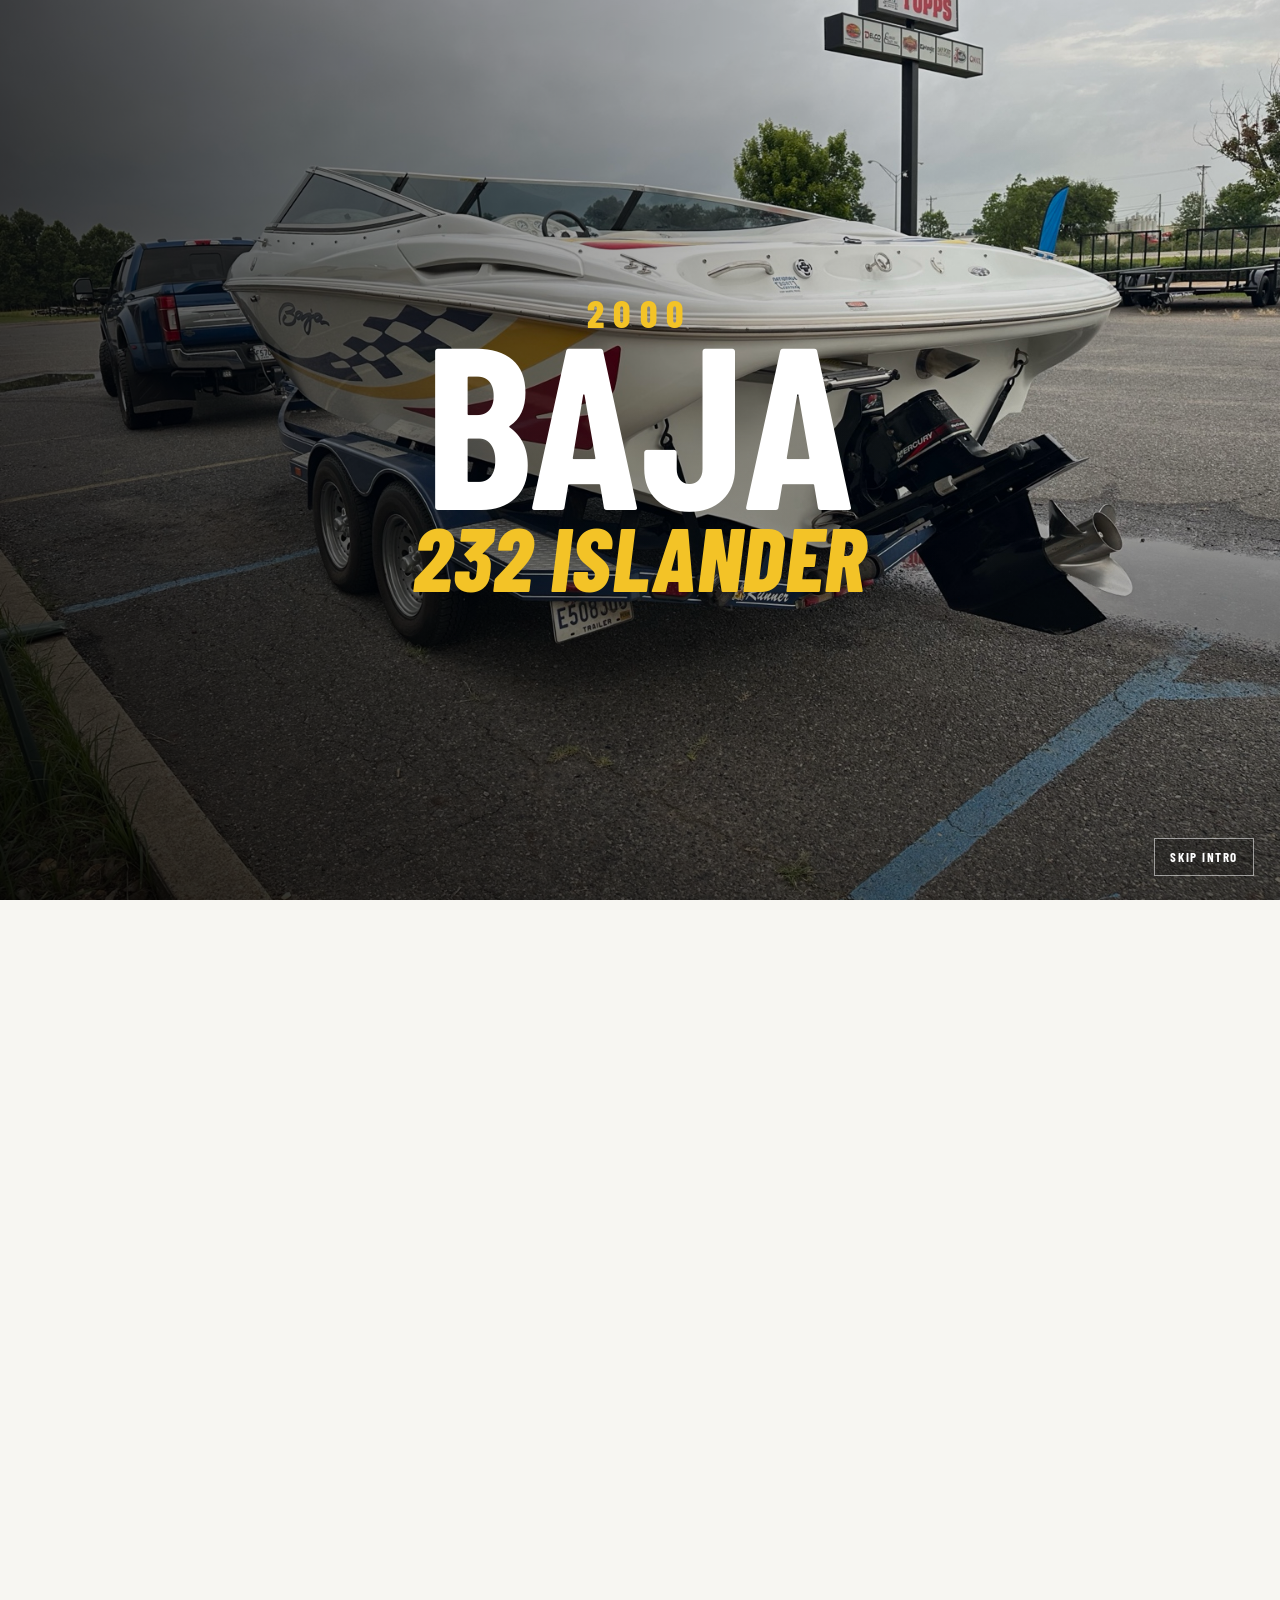
==== index.html @ 4f0d3267 "Add files via upload" ====
<!doctype html>
<html lang="en">
<head>
  <meta charset="utf-8">
  <meta name="viewport" content="width=device-width,initial-scale=1">
  <meta name="description" content="2000 Baja 232 Islander — one owner, 224 original scanned hours, 7.4L MPI Big Block, Bravo One outdrive and Captain’s Call exhaust.">
  <title>2000 Baja 232 Islander | One Owner | 224 Hours</title>
  <link rel="preconnect" href="https://fonts.googleapis.com">
  <link rel="preconnect" href="https://fonts.gstatic.com" crossorigin>
  <link href="https://fonts.googleapis.com/css2?family=Barlow+Condensed:ital,wght@0,600;0,700;0,800;1,700&family=Inter:wght@400;500;600;700&display=swap" rel="stylesheet">
  <link rel="stylesheet" href="styles.css">
</head>
<body>

  <!-- CINEMATIC INTRO -->
  <section class="intro" id="intro" aria-label="Baja introduction">
    <video id="introVideo" class="intro-video" muted playsinline preload="auto" poster="images/boat-01.jpg">
      <source src="video/baja-intro.mp4" type="video/mp4">
    </video>
    <div class="intro-shade"></div>
    <div class="intro-copy" aria-live="polite">
      <div class="intro-line intro-title">
        <small>2000</small>
        <strong>BAJA</strong>
        <span>232 ISLANDER</span>
      </div>
      <div class="intro-line intro-one">One Boat</div>
      <div class="intro-line intro-two">One Owner</div>
      <div class="intro-line intro-three">A Lifetime of Memories</div>
      <button class="intro-line intro-welcome" id="welcomeButton" type="button">
        Welcome Aboard <span>↓</span>
      </button>
    </div>
    <button class="skip-intro" id="skipIntro" type="button">Skip Intro</button>
  </section>

  <div class="site-shell" id="siteShell" aria-hidden="true">
    <nav class="topbar">
      <a href="#hero">2000 BAJA 232 ISLANDER</a>
      <div>
        <button id="replayIntro" type="button">▶ Replay Video</button>
        <a href="#contact">Contact Owner</a>
      </div>
    </nav>

    <!-- MAIN HERO -->
    <header class="hero" id="hero">
      <img src="images/boat-01.jpg" alt="2000 Baja 232 Islander on its Road Runner tandem-axle trailer">
      <div class="hero-overlay"></div>
      <div class="hero-content">
        <p class="eyebrow">One Owner Since New</p>
        <h1>BAJA <span>232</span><br><em>ISLANDER</em></h1>
        <p class="hero-specs">224 Scanned Hours · 7.4L MPI Big Block · Bravo One · Captain’s Call</p>
        <div class="hero-actions">
          <a class="button primary" href="#story">Explore the Boat</a>
          <a class="button outline" href="#contact">Contact the Owner</a>
        </div>
      </div>
      <a class="scroll-arrow" href="#story" aria-label="Continue to the story">↓</a>
    </header>

    <!-- HIGHLIGHTS AT A GLANCE -->
    <section class="quick-facts" aria-label="Boat highlights">
      <article><span class="fact-icon">⚙</span><div><b>Engine</b><small>7.4L MPI Big Block</small></div></article>
      <article><span class="fact-icon">◷</span><div><b>Engine Hours</b><small>224 Original Scanned</small></div></article>
      <article><span class="fact-icon">◆</span><div><b>Outdrive</b><small>Bravo One</small></div></article>
      <article><span class="fact-icon">♫</span><div><b>Exhaust</b><small>Captain’s Call</small></div></article>
      <article><span class="fact-icon">’00</span><div><b>Year</b><small>2000</small></div></article>
      <article><span class="fact-icon">232</span><div><b>Model</b><small>Baja 232 Islander</small></div></article>
      <article><span class="fact-icon">1</span><div><b>Ownership</b><small>One Owner Since New</small></div></article>
      <article><span class="fact-icon">RR</span><div><b>Trailer</b><small>1999 Road Runner Tandem Axle</small></div></article>
    </section>

    <!-- STORY -->
    <section class="story section" id="story">
      <div class="section-label">The Story</div>
      <div class="story-grid">
        <h2>One Baja.<br>One Family.<br>Meticulously<br>Maintained.</h2>
        <div class="story-copy">
          <p>Finding a clean Baja 232 Islander is becoming increasingly difficult. Finding one in good condition with its original owner is nearly impossible, <strong>but you’ve just done it!</strong></p>
          <p>This 2000 Baja has only <strong>224 original scanned hours</strong> and is in remarkable condition for its age. The gelcoat retains a beautiful gloss, the original graphics remain vibrant, and the interior has <strong>no rips or tears.</strong></p>
          <p>If you’ve been waiting for the right Baja, you owe it to yourself to take a look at this one.</p>
        </div>
      </div>
    </section>

    <!-- PERFORMANCE -->
    <section class="performance section">
      <div class="section-label light">Built to Perform</div>
      <div class="performance-grid">
        <div class="performance-copy">
          <h2>The Heart<br>of the Baja.</h2>
          <p>A MerCruiser <strong>7.4L MPI Big Block</strong> paired with a <strong>Bravo One outdrive</strong> delivers the unmistakable performance that made Baja famous.</p>
          <p>Selectable <strong>Captain’s Call exhaust</strong> lets the Big Block speak for itself.</p>
          <button class="sound-button" id="soundButton" type="button">▶ Click Here to Listen</button>
          <audio id="engineAudio" preload="metadata">
            <source src="audio/captains-call.mp3" type="audio/mpeg">
          </audio>
        </div>
        <img src="images/boat-05.jpg" alt="Updated helm and instrument panel">
      </div>
    </section>

    <!-- FEATURES -->
    <section class="features section">
      <div class="section-label">Details That Matter</div>
      <h2 class="section-title">Remarkably preserved.<br>Thoughtfully updated.</h2>
      <div class="cards">
        <article><span>01</span><h3>Updated Instrument Panel</h3><p>Gauges and instrument panel updated in 2024.</p></article>
        <article><span>02</span><h3>Premium Stereo</h3><p>More than $6,000 invested in the stereo approximately two years ago.</p></article>
        <article><span>03</span><h3>Original Covers</h3><p>Original front and rear snap-in covers are included.</p></article>
        <article><span>04</span><h3>Bow Filler Cushion</h3><p>The original bow filler cushion is included.</p></article>
        <article><span>05</span><h3>Exceptional Interior</h3><p>Spacious seating with no rips or tears.</p></article>
        <article><span>06</span><h3>Ample Storage</h3><p>Generous onboard storage keeps gear organized and out of the way.</p></article>
        <article><span>07</span><h3>Tinted Windshield</h3><p>Factory tinted windshield complements the Baja’s unmistakable profile.</p></article>
        <article><span>08</span><h3>Swim Platform</h3><p>Rear swim platform and ladder make days on the water easier.</p></article>
      </div>
    </section>

    <!-- TRAILER -->
    <section class="trailer section">
      <div class="trailer-image"><img src="images/boat-04.jpg" alt="Baja 232 Islander on 1999 Road Runner tandem axle trailer"></div>
      <div class="trailer-copy">
        <div class="section-label light">The Trailer</div>
        <h2>1999 Road Runner<br>Tandem Axle.</h2>
        <ul>
          <li>Matching tandem-axle trailer</li>
          <li>Fresh wheel bearings</li>
          <li>Tires with fewer than 1,000 miles</li>
          <li>Upgraded LED lighting</li>
        </ul>
      </div>
    </section>

    <!-- GALLERY -->
    <section class="gallery section" id="gallery">
      <div class="gallery-heading">
        <div><div class="section-label">Photo Gallery</div><h2 class="section-title">Take a closer look.</h2></div>
        <p>Tap any photograph to enlarge.</p>
      </div>
      <div class="gallery-grid">
        <button class="gallery-item wide"><img src="images/boat-06.jpg" alt="Rear three-quarter view"></button>
        <button class="gallery-item"><img src="images/boat-03.jpg" alt="Bow seating"></button>
        <button class="gallery-item"><img src="images/boat-08.jpg" alt="Cockpit seating"></button>
        <button class="gallery-item tall"><img src="images/boat-05.jpg" alt="Helm and updated instrument panel"></button>
        <button class="gallery-item"><img src="images/boat-02.jpg" alt="Interior upholstery detail"></button>
        <button class="gallery-item wide"><img src="images/boat-07.jpg" alt="Full side profile"></button>
        <button class="gallery-item"><img src="images/boat-09.jpg" alt="Original engine hatch graphics"></button>
        <button class="gallery-item"><img src="images/boat-10.jpg" alt="Rear view and outdrive"></button>
      </div>
    </section>

    <!-- FINAL / CONTACT -->
    <section class="contact" id="contact">
      <div class="contact-content">
        <p class="eyebrow">One Boat · One Owner · A Lifetime of Memories</p>
        <h2>Now it’s ready<br>for your story.</h2>
        <p>Contact the owner for additional details, photographs, video, or to arrange a showing.</p>
        <div class="contact-actions">
          <a class="button primary" href="tel:+13184705213">Call the Owner</a>
          <a class="button light-button" href="sms:+13184705213?&body=Hi%2C%20I%E2%80%99m%20interested%20in%20the%202000%20Baja%20232%20Islander.">Text the Owner</a>
        </div>
        <div class="price"><small>Asking Price</small><strong>$26,900</strong></div>
      </div>
    </section>

    <footer>
      <span>2000 Baja 232 Islander</span>
      <button id="footerReplay" type="button">Replay Introduction</button>
      <a href="#hero">Back to Top ↑</a>
    </footer>
  </div>

  <dialog id="lightbox">
    <button id="closeLightbox" aria-label="Close enlarged photograph">×</button>
    <img id="lightboxImage" alt="">
  </dialog>

  <script src="script.js"></script>
</body>
</html>
---- styles.css ----
:root{
  --graphite:#12171d;
  --navy:#07131f;
  --blue:#114d91;
  --red:#db2632;
  --yellow:#f3c327;
  --paper:#f7f6f2;
  --white:#fff;
  --ink:#101821;
  --muted:#53606e;
}
*{box-sizing:border-box}
html{scroll-behavior:smooth}
body{margin:0;background:var(--paper);color:var(--ink);font-family:Inter,Arial,sans-serif}
body.intro-open{overflow:hidden}
img{display:block;max-width:100%}
a{text-decoration:none;color:inherit}
button{font:inherit}
.site-shell{opacity:0;pointer-events:none;transition:opacity .8s ease}
.site-shell.ready{opacity:1;pointer-events:auto}

/* intro */
.intro{position:fixed;inset:0;z-index:1000;background:#000;overflow:hidden;transition:opacity .8s ease,visibility .8s}
.intro.closed{opacity:0;visibility:hidden;pointer-events:none}
.intro-video{position:absolute;inset:0;width:100%;height:100%;object-fit:cover;opacity:0;transition:opacity 1.4s ease}
.intro.playing .intro-video{opacity:1}
.intro-shade{position:absolute;inset:0;background:linear-gradient(90deg,rgba(0,0,0,.72),rgba(0,0,0,.14) 72%),linear-gradient(0deg,rgba(0,0,0,.55),transparent 55%)}
.intro-copy{position:absolute;inset:0;display:grid;place-items:center;color:#fff;text-align:center;padding:25px}
.intro-line{position:absolute;opacity:0;transform:translateY(16px);transition:opacity .8s ease,transform .8s ease;text-transform:uppercase;font-family:"Barlow Condensed",sans-serif;font-weight:800;letter-spacing:.05em}
.intro-line.show{opacity:1;transform:translateY(0)}
.intro-title small{display:block;color:var(--yellow);font-size:clamp(20px,3vw,38px);letter-spacing:.25em}
.intro-title strong{display:block;font-size:clamp(90px,18vw,250px);line-height:.72}
.intro-title span{display:block;color:var(--yellow);font-size:clamp(35px,7vw,90px);font-style:italic}
.intro-one,.intro-two,.intro-three{font-size:clamp(48px,9vw,128px);line-height:.9;text-shadow:0 4px 30px rgba(0,0,0,.65)}
.intro-welcome{border:0;background:transparent;color:#fff;cursor:pointer;font-size:clamp(42px,8vw,105px)}
.intro-welcome span{display:block;margin-top:18px;color:var(--yellow);font-size:.45em}
.skip-intro{position:absolute;right:26px;bottom:24px;padding:10px 15px;border:1px solid rgba(255,255,255,.55);background:rgba(0,0,0,.2);color:#fff;text-transform:uppercase;letter-spacing:.12em;font:700 13px "Barlow Condensed";cursor:pointer}

/* nav and hero */
.topbar{position:sticky;top:0;z-index:50;min-height:58px;display:flex;justify-content:space-between;align-items:center;padding:0 4vw;background:rgba(7,19,31,.93);backdrop-filter:blur(14px);color:#fff;font:700 14px "Barlow Condensed";letter-spacing:.12em;text-transform:uppercase}
.topbar div{display:flex;gap:24px;align-items:center}
.topbar button{border:0;background:transparent;color:#fff;cursor:pointer;text-transform:uppercase;font:700 14px "Barlow Condensed";letter-spacing:.1em}
.topbar a:last-child{color:var(--yellow)}
.hero{position:relative;min-height:calc(100svh - 58px);overflow:hidden;background:var(--navy);color:#fff}
.hero>img{position:absolute;inset:0;width:100%;height:100%;object-fit:cover}
.hero-overlay{position:absolute;inset:0;background:linear-gradient(90deg,rgba(5,15,24,.9) 0%,rgba(5,15,24,.58) 43%,rgba(5,15,24,.07) 78%),linear-gradient(0deg,rgba(5,15,24,.56),transparent 55%)}
.hero-content{position:relative;z-index:2;max-width:940px;padding:15vh 6vw 10vh}
.eyebrow,.section-label{font:800 15px "Barlow Condensed";letter-spacing:.2em;text-transform:uppercase;color:var(--yellow)}
.hero h1{margin:.4rem 0 1.4rem;font:800 clamp(72px,11vw,165px)/.77 "Barlow Condensed";letter-spacing:-.035em;text-transform:uppercase}
.hero h1 span{color:var(--red);text-shadow:3px 3px 0 #fff}
.hero h1 em{color:var(--yellow);font-size:.56em;letter-spacing:.02em}
.hero-specs{font:700 clamp(17px,2vw,25px)/1.35 "Barlow Condensed";letter-spacing:.06em;text-transform:uppercase;max-width:850px}
.hero-actions,.contact-actions{display:flex;gap:14px;flex-wrap:wrap;margin-top:34px}
.button{display:inline-flex;align-items:center;justify-content:center;min-height:56px;padding:0 27px;text-transform:uppercase;letter-spacing:.08em;font:800 17px "Barlow Condensed";border:2px solid transparent;transition:.2s}
.button:hover{transform:translateY(-2px)}
.primary{background:var(--red);color:#fff}
.outline{border-color:#fff;color:#fff;background:rgba(0,0,0,.14)}
.light-button{background:#fff;color:var(--navy)}
.scroll-arrow{position:absolute;z-index:3;bottom:25px;left:50%;font-size:38px;transform:translateX(-50%)}

/* quick facts */
.quick-facts{display:grid;grid-template-columns:repeat(4,1fr);gap:0;padding:36px 5vw;background:#fff;border-bottom:1px solid #dde2e6}
.quick-facts article{display:flex;align-items:center;gap:15px;min-height:92px;padding:16px 25px;border-right:1px solid #e1e5e8}
.quick-facts article:nth-child(4n){border-right:0}
.fact-icon{flex:0 0 54px;width:54px;height:54px;border:1px solid #cbd5dd;border-radius:50%;display:grid;place-items:center;color:var(--blue);font:800 17px "Barlow Condensed"}
.quick-facts b,.quick-facts small{display:block}
.quick-facts b{font-size:15px}
.quick-facts small{color:var(--muted);margin-top:4px;line-height:1.25}

.section{padding:105px 7vw}
.section-label{color:var(--red);margin-bottom:28px}
.section-label.light{color:var(--yellow)}
.section-title{margin:0;font:800 clamp(48px,7vw,92px)/.92 "Barlow Condensed";text-transform:uppercase}

/* story */
.story{background:#fff}
.story-grid{display:grid;grid-template-columns:1fr 1.15fr;gap:9vw;align-items:start}
.story h2{margin:0;font:800 clamp(58px,7.6vw,112px)/.88 "Barlow Condensed";text-transform:uppercase;letter-spacing:-.02em}
.story-copy{padding-top:8px;color:#3d4a59;font-size:20px;line-height:1.75}
.story-copy p{margin:0 0 26px}

/* performance */
.performance{background:var(--graphite);color:#fff}
.performance-grid{display:grid;grid-template-columns:1fr 1.05fr;gap:7vw;align-items:center}
.performance h2,.trailer h2,.contact h2{margin:.25em 0;font:800 clamp(58px,8vw,112px)/.87 "Barlow Condensed";text-transform:uppercase}
.performance p{font-size:19px;line-height:1.7;color:#cbd3db}
.performance img{width:100%;height:600px;object-fit:cover}
.sound-button{margin-top:25px;padding:20px 28px;border:3px solid var(--yellow);background:transparent;color:var(--yellow);font:800 20px "Barlow Condensed";text-transform:uppercase;letter-spacing:.08em;cursor:pointer}
.sound-button.playing{background:var(--yellow);color:var(--navy)}

/* feature cards */
.cards{display:grid;grid-template-columns:repeat(4,1fr);gap:16px;margin-top:55px}
.cards article{min-height:245px;padding:30px;background:#fff;border-top:5px solid var(--blue);box-shadow:0 12px 35px rgba(10,22,35,.08)}
.cards span{color:var(--red);font:800 14px "Barlow Condensed";letter-spacing:.14em}
.cards h3{margin:42px 0 10px;font:800 28px/1 "Barlow Condensed";text-transform:uppercase}
.cards p{color:var(--muted);line-height:1.55}

/* trailer */
.trailer{display:grid;grid-template-columns:1.2fr .8fr;padding:0;background:var(--navy);color:#fff}
.trailer-image img{width:100%;height:100%;min-height:650px;object-fit:cover}
.trailer-copy{padding:90px 7vw}
.trailer ul{list-style:none;padding:0;margin:40px 0 0}
.trailer li{position:relative;padding:17px 0 17px 35px;border-bottom:1px solid rgba(255,255,255,.16);font-size:18px}
.trailer li:before{content:"✓";position:absolute;left:0;color:var(--yellow);font-weight:800}

/* gallery */
.gallery{background:#fff}
.gallery-heading{display:flex;justify-content:space-between;align-items:end;gap:30px;margin-bottom:38px}
.gallery-heading p{color:var(--muted)}
.gallery-grid{display:grid;grid-template-columns:repeat(4,1fr);grid-auto-rows:255px;gap:12px}
.gallery-item{border:0;padding:0;overflow:hidden;cursor:pointer;background:#ddd}
.gallery-item img{width:100%;height:100%;object-fit:cover;transition:.3s}
.gallery-item:hover img{transform:scale(1.035)}
.gallery-item.wide{grid-column:span 2}
.gallery-item.tall{grid-row:span 2}

/* contact */
.contact{padding:115px 7vw;background:linear-gradient(rgba(7,19,31,.89),rgba(7,19,31,.94)),url("images/boat-06.jpg") center/cover;color:#fff}
.contact-content{max-width:1000px}
.contact p{max-width:700px;color:#ced6de;font-size:19px;line-height:1.7}
.price{display:inline-flex;flex-direction:column;margin-top:50px;padding:22px 30px;border:2px solid rgba(255,255,255,.4)}
.price small{text-transform:uppercase;letter-spacing:.12em;font:800 15px "Barlow Condensed"}
.price strong{font:800 clamp(60px,9vw,115px)/.88 "Barlow Condensed";color:var(--yellow)}

footer{display:flex;justify-content:space-between;align-items:center;gap:20px;padding:28px 7vw;background:#02070b;color:#fff;font:700 14px "Barlow Condensed";text-transform:uppercase;letter-spacing:.09em}
footer button{border:0;background:transparent;color:var(--yellow);cursor:pointer;text-transform:uppercase;font:700 14px "Barlow Condensed";letter-spacing:.09em}

/* lightbox */
dialog{width:min(1180px,95vw);border:0;padding:0;background:transparent}
dialog::backdrop{background:rgba(0,0,0,.9)}
dialog img{width:100%;max-height:90vh;object-fit:contain}
#closeLightbox{position:fixed;right:22px;top:18px;width:50px;height:50px;border:0;border-radius:50%;background:#fff;font-size:30px;cursor:pointer}

/* responsive */
@media(max-width:1000px){
  .quick-facts{grid-template-columns:repeat(2,1fr)}
  .quick-facts article:nth-child(2n){border-right:0}
  .story-grid,.performance-grid,.trailer{grid-template-columns:1fr}
  .cards{grid-template-columns:repeat(2,1fr)}
  .trailer-image img{min-height:auto;max-height:650px}
}
@media(max-width:650px){
  .topbar{padding:0 18px}
  .topbar>a{font-size:11px}
  .topbar div{gap:12px}
  .topbar button{font-size:11px}
  .topbar div a{font-size:11px}
  .intro-title strong{font-size:95px}
  .intro-title span{font-size:43px}
  .hero>img{object-position:62% center}
  .hero-overlay{background:linear-gradient(0deg,rgba(5,15,24,.93) 0%,rgba(5,15,24,.55) 58%,rgba(5,15,24,.14))}
  .hero-content{padding:48vh 22px 90px}
  .hero h1{font-size:65px}
  .hero-actions .button{width:100%}
  .quick-facts{grid-template-columns:1fr;padding:22px}
  .quick-facts article,.quick-facts article:nth-child(n){border-right:0;border-bottom:1px solid #e1e5e8}
  .section{padding:75px 22px}
  .story-copy{font-size:17px}
  .performance img{height:430px}
  .cards{grid-template-columns:1fr}
  .gallery-heading{align-items:start;flex-direction:column}
  .gallery-grid{grid-template-columns:1fr;grid-auto-rows:280px}
  .gallery-item.wide,.gallery-item.tall{grid-column:auto;grid-row:auto}
  .contact{padding:85px 22px}
  footer{padding:26px 22px;flex-direction:column;align-items:flex-start}
}
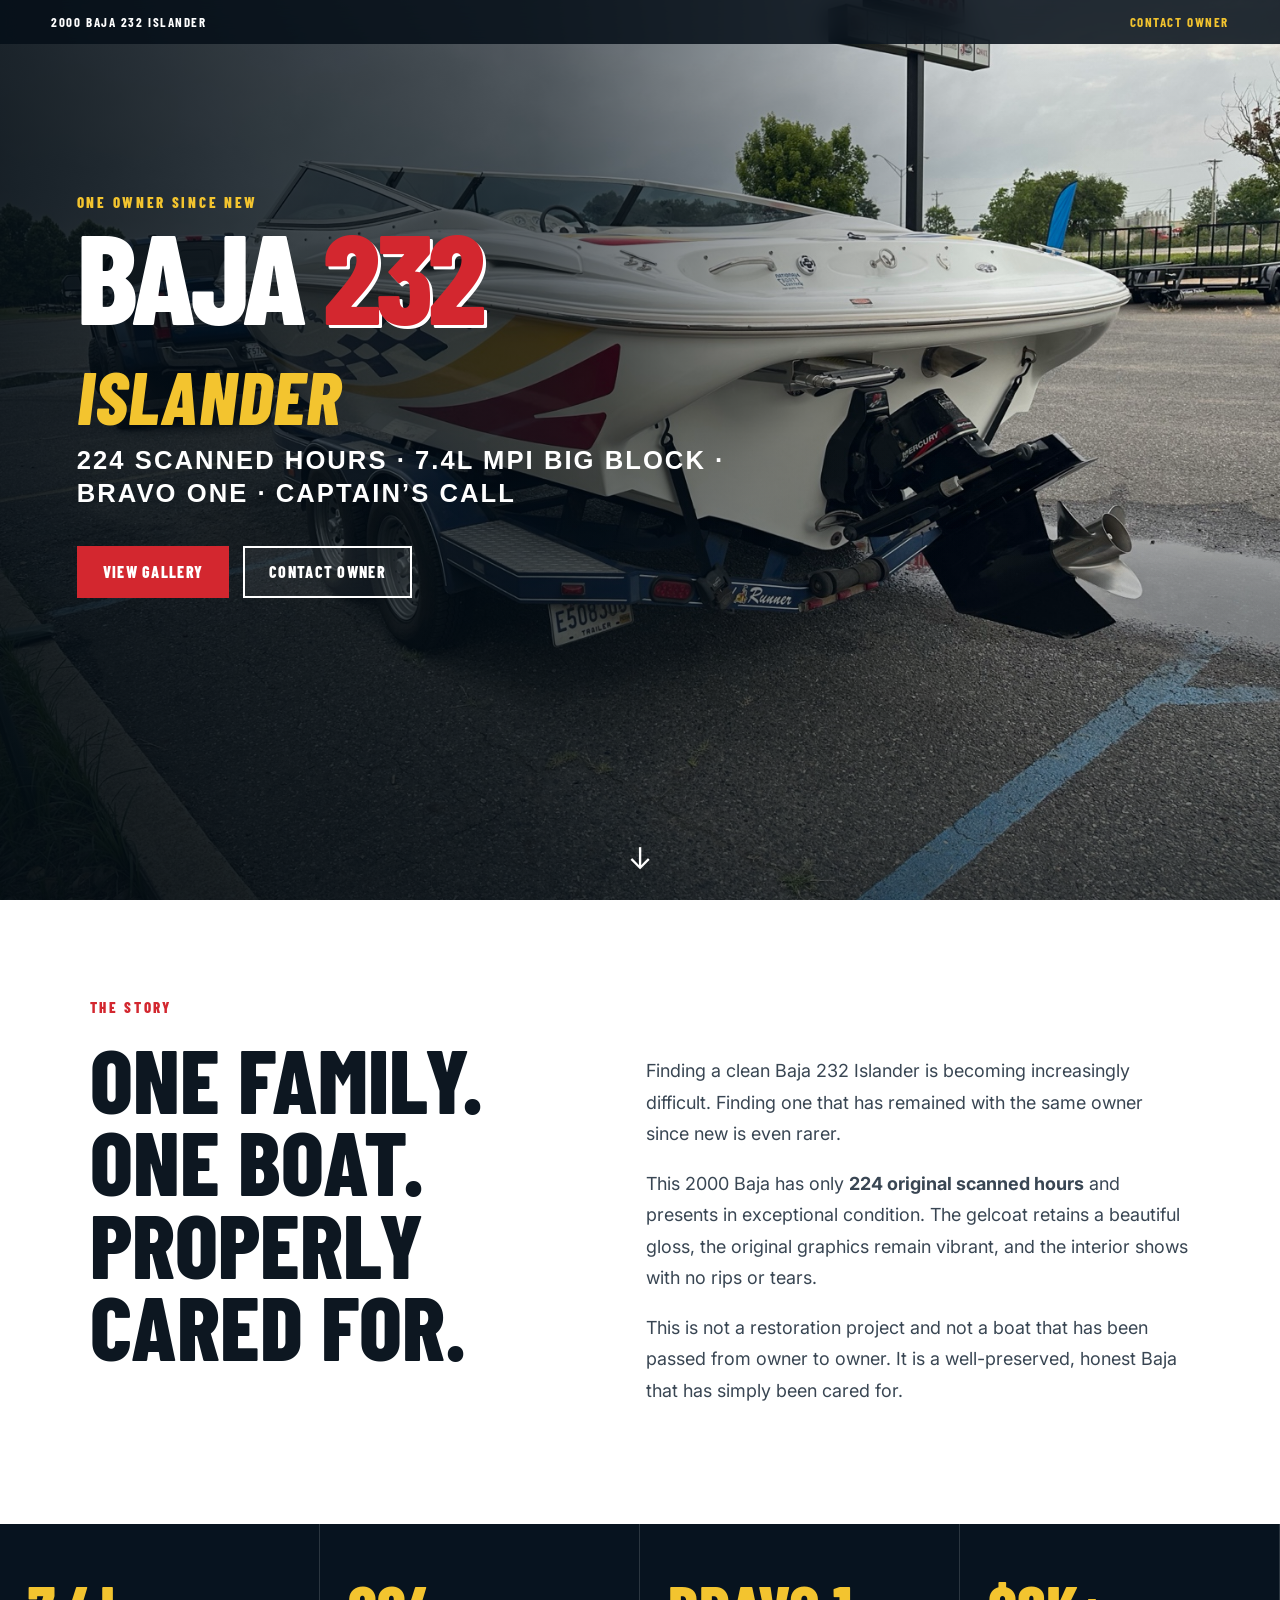
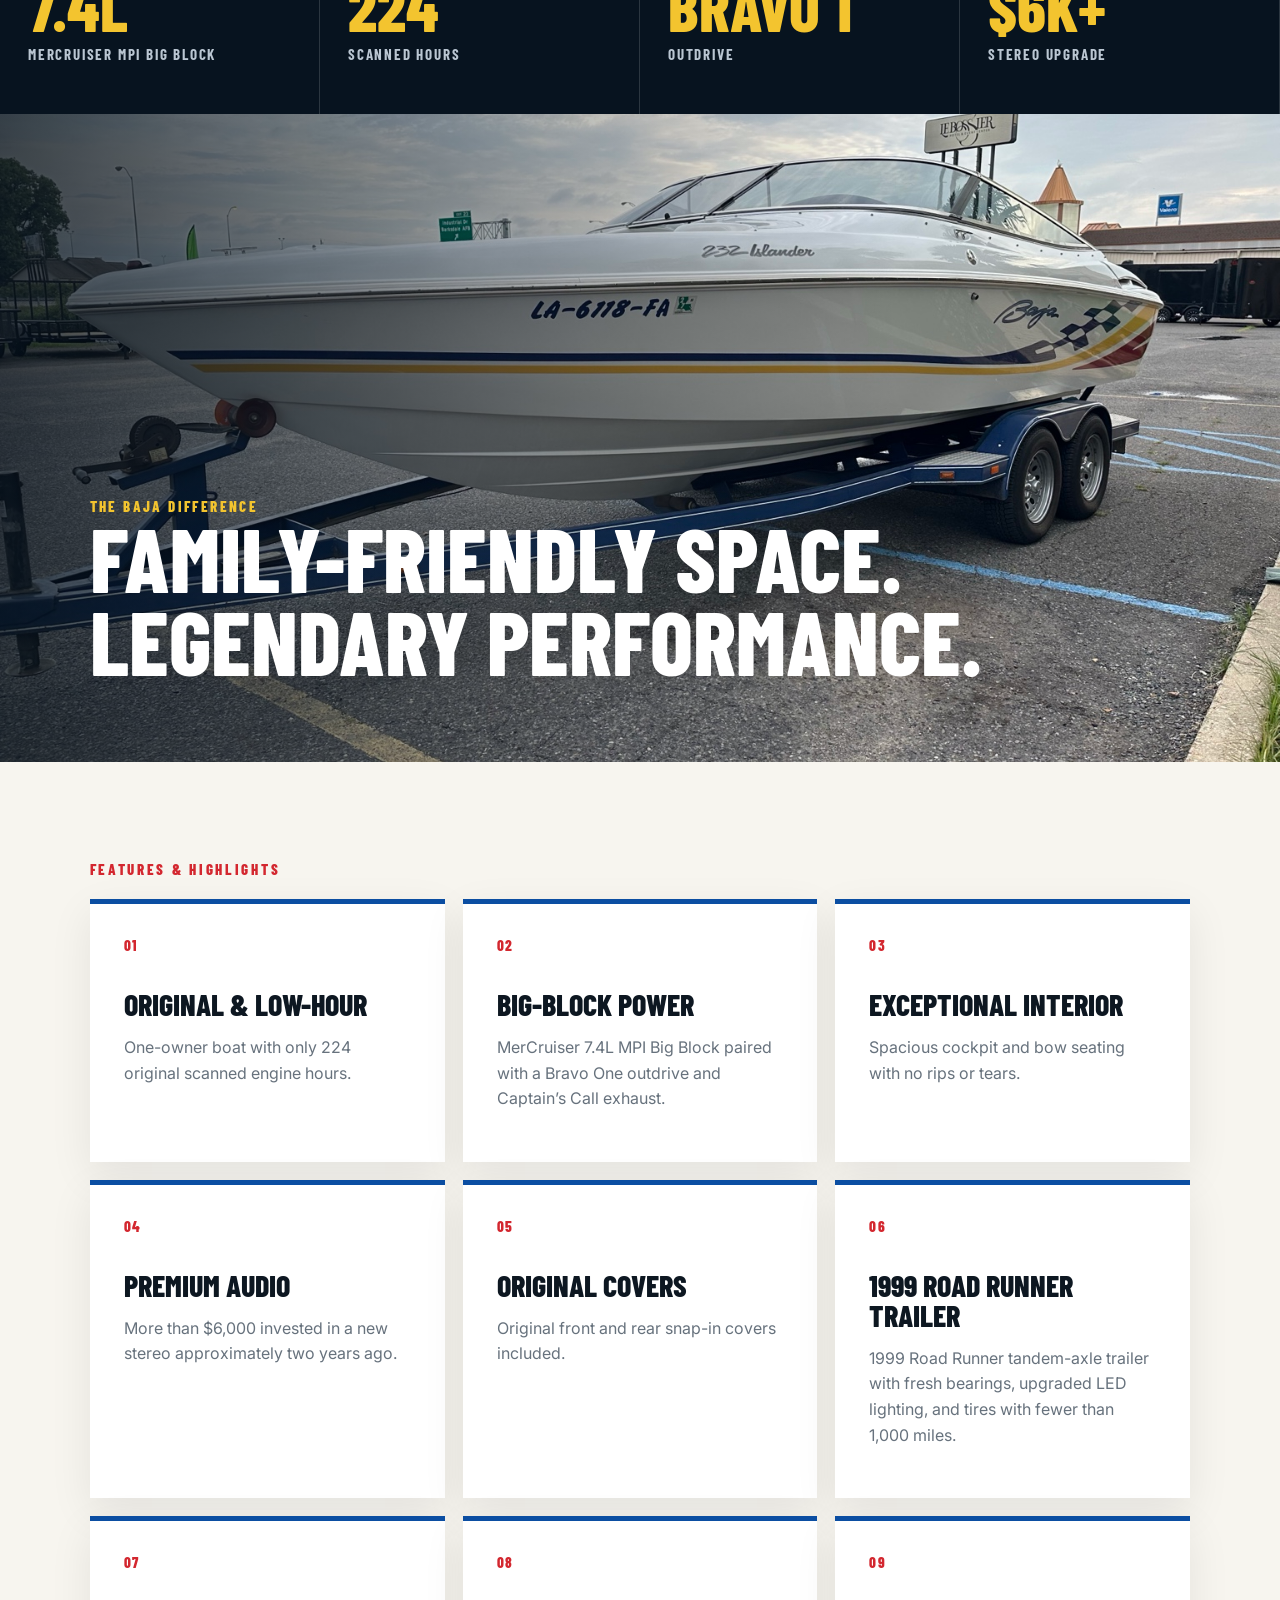
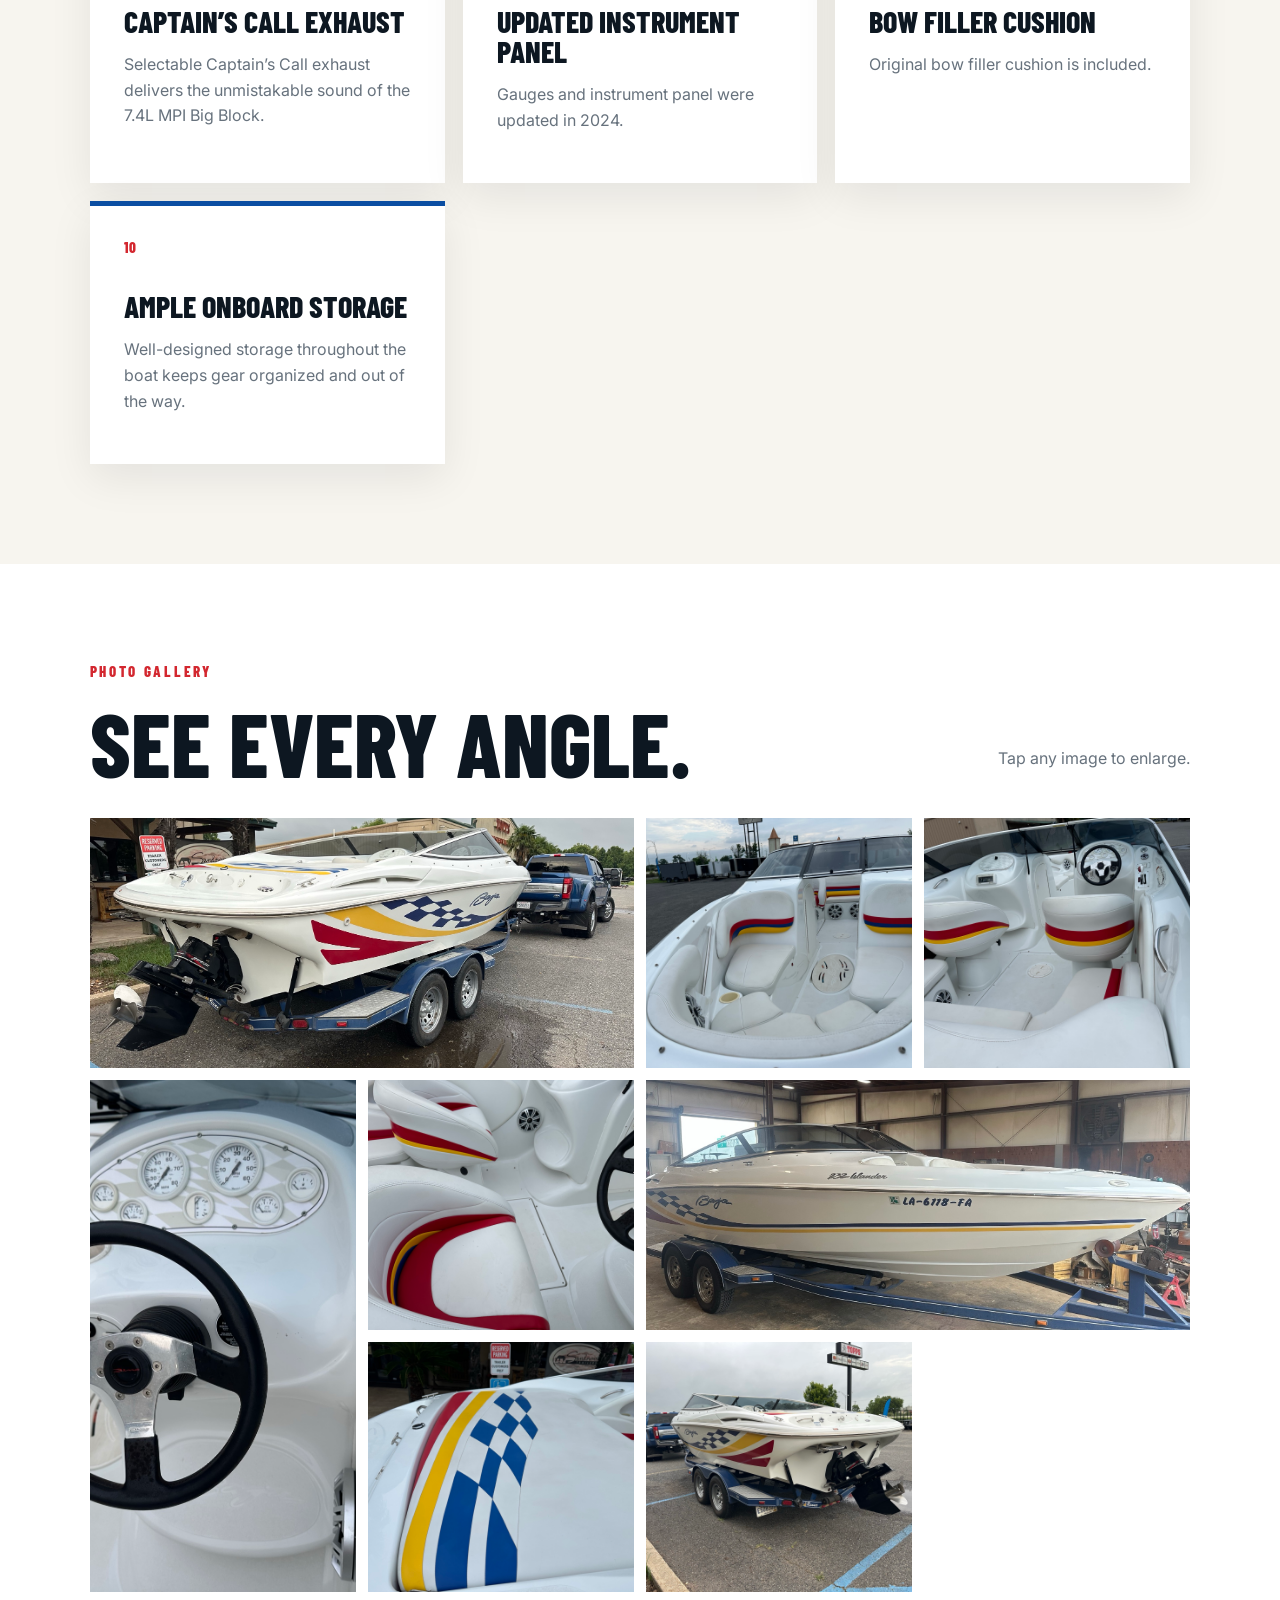
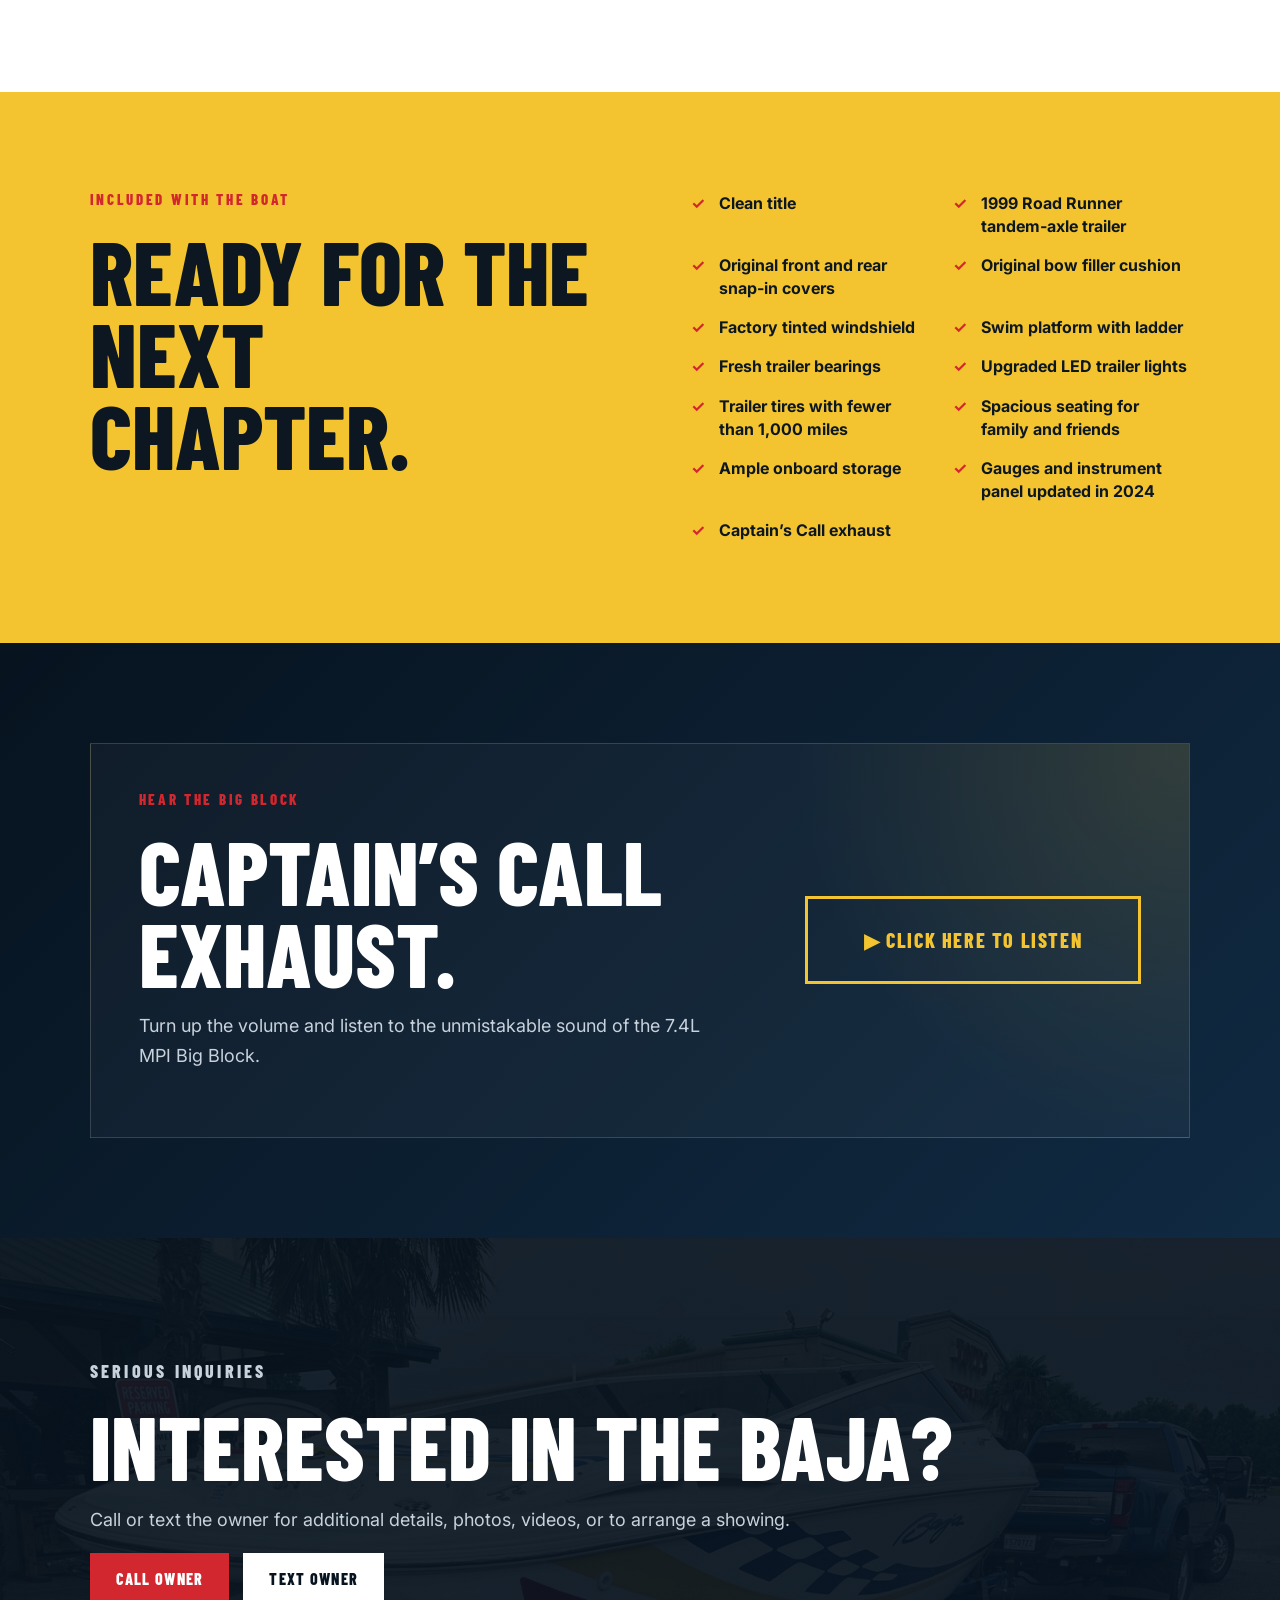
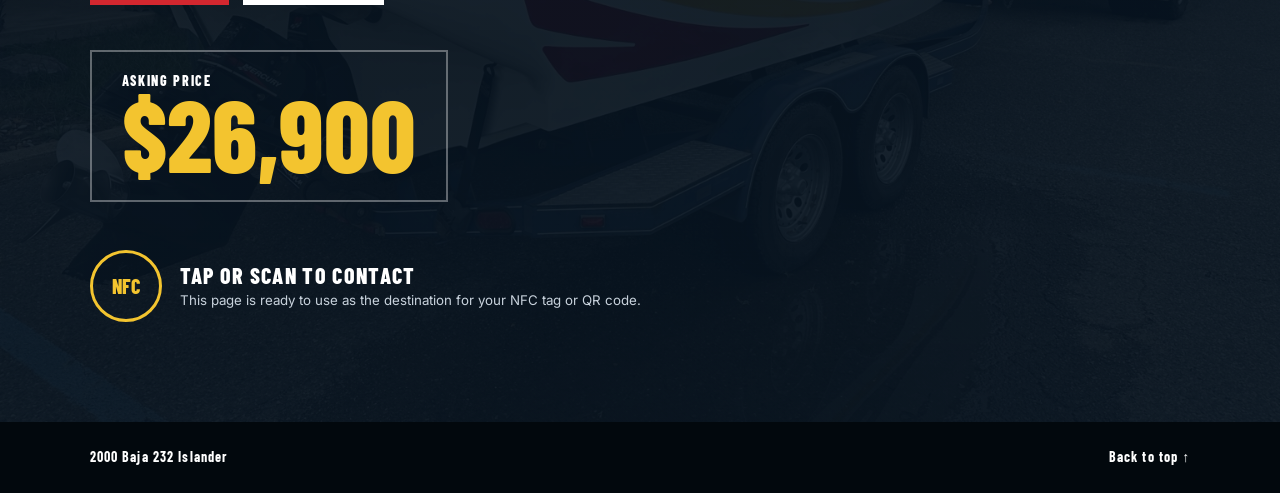
==== commit bad3277a: "Remove Intro Remove intro" ====
--- a/index.html
+++ b/index.html
@@ -1,181 +1,189 @@
 <!doctype html>
 <html lang="en">
 <head>
-  <meta charset="utf-8">
-  <meta name="viewport" content="width=device-width,initial-scale=1">
-  <meta name="description" content="2000 Baja 232 Islander — one owner, 224 original scanned hours, 7.4L MPI Big Block, Bravo One outdrive and Captain’s Call exhaust.">
+  <meta charset="utf-8" />
+  <meta name="viewport" content="width=device-width, initial-scale=1" />
+  <meta name="description" content="2000 Baja 232 Islander for sale — one owner, 224 scanned hours, MerCruiser 7.4L MPI Big Block, Bravo One outdrive, matching tandem-axle trailer." />
   <title>2000 Baja 232 Islander | One Owner | 224 Hours</title>
   <link rel="preconnect" href="https://fonts.googleapis.com">
   <link rel="preconnect" href="https://fonts.gstatic.com" crossorigin>
   <link href="https://fonts.googleapis.com/css2?family=Barlow+Condensed:ital,wght@0,600;0,700;0,800;1,700&family=Inter:wght@400;500;600;700&display=swap" rel="stylesheet">
-  <link rel="stylesheet" href="styles.css">
+  <link rel="stylesheet" href="styles.css" />
 </head>
 <body>
+  <div class="topbar">
+    <span>2000 BAJA 232 ISLANDER</span>
+    <a href="#contact">CONTACT OWNER</a>
+  </div>
 
-  <!-- CINEMATIC INTRO -->
-  <section class="intro" id="intro" aria-label="Baja introduction">
-    <video id="introVideo" class="intro-video" muted playsinline preload="auto" poster="images/boat-01.jpg">
-      <source src="video/baja-intro.mp4" type="video/mp4">
-    </video>
-    <div class="intro-shade"></div>
-    <div class="intro-copy" aria-live="polite">
-      <div class="intro-line intro-title">
-        <small>2000</small>
-        <strong>BAJA</strong>
-        <span>232 ISLANDER</span>
+  <header class="hero" id="top">
+    <div class="hero-overlay"></div>
+    <img class="hero-image" src="images/boat-01.jpg" alt="2000 Baja 232 Islander on matching trailer" />
+    <div class="hero-content">
+      <p class="eyebrow">ONE OWNER SINCE NEW</p>
+      <h1>BAJA <span>232</span><br><em>ISLANDER</em></h1>
+      <p class="hero-sub">224 scanned hours · 7.4L MPI Big Block · Bravo One · Captain’s Call</p>
+      <div class="hero-actions">
+        <a class="btn btn-primary" href="#gallery">VIEW GALLERY</a>
+        <a class="btn btn-ghost" href="#contact">CONTACT OWNER</a>
       </div>
-      <div class="intro-line intro-one">One Boat</div>
-      <div class="intro-line intro-two">One Owner</div>
-      <div class="intro-line intro-three">A Lifetime of Memories</div>
-      <button class="intro-line intro-welcome" id="welcomeButton" type="button">
-        Welcome Aboard <span>↓</span>
-      </button>
     </div>
-    <button class="skip-intro" id="skipIntro" type="button">Skip Intro</button>
-  </section>
+    <a class="scroll-cue" href="#story" aria-label="Scroll to story">↓</a>
+  </header>
 
-  <div class="site-shell" id="siteShell" aria-hidden="true">
-    <nav class="topbar">
-      <a href="#hero">2000 BAJA 232 ISLANDER</a>
-      <div>
-        <button id="replayIntro" type="button">▶ Replay Video</button>
-        <a href="#contact">Contact Owner</a>
-      </div>
-    </nav>
-
-    <!-- MAIN HERO -->
-    <header class="hero" id="hero">
-      <img src="images/boat-01.jpg" alt="2000 Baja 232 Islander on its Road Runner tandem-axle trailer">
-      <div class="hero-overlay"></div>
-      <div class="hero-content">
-        <p class="eyebrow">One Owner Since New</p>
-        <h1>BAJA <span>232</span><br><em>ISLANDER</em></h1>
-        <p class="hero-specs">224 Scanned Hours · 7.4L MPI Big Block · Bravo One · Captain’s Call</p>
-        <div class="hero-actions">
-          <a class="button primary" href="#story">Explore the Boat</a>
-          <a class="button outline" href="#contact">Contact the Owner</a>
+  <main>
+    <section class="story section" id="story">
+      <div class="section-kicker">THE STORY</div>
+      <div class="story-grid">
+        <div>
+          <h2>One family.<br>One boat.<br>Properly cared for.</h2>
         </div>
-      </div>
-      <a class="scroll-arrow" href="#story" aria-label="Continue to the story">↓</a>
-    </header>
-
-    <!-- HIGHLIGHTS AT A GLANCE -->
-    <section class="quick-facts" aria-label="Boat highlights">
-      <article><span class="fact-icon">⚙</span><div><b>Engine</b><small>7.4L MPI Big Block</small></div></article>
-      <article><span class="fact-icon">◷</span><div><b>Engine Hours</b><small>224 Original Scanned</small></div></article>
-      <article><span class="fact-icon">◆</span><div><b>Outdrive</b><small>Bravo One</small></div></article>
-      <article><span class="fact-icon">♫</span><div><b>Exhaust</b><small>Captain’s Call</small></div></article>
-      <article><span class="fact-icon">’00</span><div><b>Year</b><small>2000</small></div></article>
-      <article><span class="fact-icon">232</span><div><b>Model</b><small>Baja 232 Islander</small></div></article>
-      <article><span class="fact-icon">1</span><div><b>Ownership</b><small>One Owner Since New</small></div></article>
-      <article><span class="fact-icon">RR</span><div><b>Trailer</b><small>1999 Road Runner Tandem Axle</small></div></article>
-    </section>
-
-    <!-- STORY -->
-    <section class="story section" id="story">
-      <div class="section-label">The Story</div>
-      <div class="story-grid">
-        <h2>One Baja.<br>One Family.<br>Meticulously<br>Maintained.</h2>
         <div class="story-copy">
-          <p>Finding a clean Baja 232 Islander is becoming increasingly difficult. Finding one in good condition with its original owner is nearly impossible, <strong>but you’ve just done it!</strong></p>
-          <p>This 2000 Baja has only <strong>224 original scanned hours</strong> and is in remarkable condition for its age. The gelcoat retains a beautiful gloss, the original graphics remain vibrant, and the interior has <strong>no rips or tears.</strong></p>
-          <p>If you’ve been waiting for the right Baja, you owe it to yourself to take a look at this one.</p>
+          <p>Finding a clean Baja 232 Islander is becoming increasingly difficult. Finding one that has remained with the same owner since new is even rarer.</p>
+          <p>This 2000 Baja has only <strong>224 original scanned hours</strong> and presents in exceptional condition. The gelcoat retains a beautiful gloss, the original graphics remain vibrant, and the interior shows with no rips or tears.</p>
+          <p>This is not a restoration project and not a boat that has been passed from owner to owner. It is a well-preserved, honest Baja that has simply been cared for.</p>
         </div>
       </div>
     </section>
 
-    <!-- PERFORMANCE -->
-    <section class="performance section">
-      <div class="section-label light">Built to Perform</div>
-      <div class="performance-grid">
-        <div class="performance-copy">
-          <h2>The Heart<br>of the Baja.</h2>
-          <p>A MerCruiser <strong>7.4L MPI Big Block</strong> paired with a <strong>Bravo One outdrive</strong> delivers the unmistakable performance that made Baja famous.</p>
-          <p>Selectable <strong>Captain’s Call exhaust</strong> lets the Big Block speak for itself.</p>
-          <button class="sound-button" id="soundButton" type="button">▶ Click Here to Listen</button>
-          <audio id="engineAudio" preload="metadata">
-            <source src="audio/captains-call.mp3" type="audio/mpeg">
-          </audio>
-        </div>
-        <img src="images/boat-05.jpg" alt="Updated helm and instrument panel">
+    <section class="spec-strip">
+      <article><span class="spec-number">7.4L</span><span>MERCRUISER MPI BIG BLOCK</span></article>
+      <article><span class="spec-number">224</span><span>SCANNED HOURS</span></article>
+      <article><span class="spec-number">BRAVO 1</span><span>OUTDRIVE</span></article>
+      <article><span class="spec-number">$6K+</span><span>STEREO UPGRADE</span></article>
+    </section>
+
+    <section class="feature-hero">
+      <img src="images/boat-04.jpg" alt="Side profile of Baja 232 Islander" />
+      <div class="feature-caption">
+        <span>THE BAJA DIFFERENCE</span>
+        <h2>Family-friendly space.<br>Legendary performance.</h2>
       </div>
     </section>
 
-    <!-- FEATURES -->
-    <section class="features section">
-      <div class="section-label">Details That Matter</div>
-      <h2 class="section-title">Remarkably preserved.<br>Thoughtfully updated.</h2>
-      <div class="cards">
-        <article><span>01</span><h3>Updated Instrument Panel</h3><p>Gauges and instrument panel updated in 2024.</p></article>
-        <article><span>02</span><h3>Premium Stereo</h3><p>More than $6,000 invested in the stereo approximately two years ago.</p></article>
-        <article><span>03</span><h3>Original Covers</h3><p>Original front and rear snap-in covers are included.</p></article>
-        <article><span>04</span><h3>Bow Filler Cushion</h3><p>The original bow filler cushion is included.</p></article>
-        <article><span>05</span><h3>Exceptional Interior</h3><p>Spacious seating with no rips or tears.</p></article>
-        <article><span>06</span><h3>Ample Storage</h3><p>Generous onboard storage keeps gear organized and out of the way.</p></article>
-        <article><span>07</span><h3>Tinted Windshield</h3><p>Factory tinted windshield complements the Baja’s unmistakable profile.</p></article>
-        <article><span>08</span><h3>Swim Platform</h3><p>Rear swim platform and ladder make days on the water easier.</p></article>
+    <section class="details section" id="details">
+      <div class="section-kicker">FEATURES & HIGHLIGHTS</div>
+      <div class="details-grid">
+        <div class="detail-card">
+          <span class="detail-icon">01</span>
+          <h3>Original & Low-Hour</h3>
+          <p>One-owner boat with only 224 original scanned engine hours.</p>
+        </div>
+        <div class="detail-card">
+          <span class="detail-icon">02</span>
+          <h3>Big-Block Power</h3>
+          <p>MerCruiser 7.4L MPI Big Block paired with a Bravo One outdrive and Captain’s Call exhaust.</p>
+        </div>
+        <div class="detail-card">
+          <span class="detail-icon">03</span>
+          <h3>Exceptional Interior</h3>
+          <p>Spacious cockpit and bow seating with no rips or tears.</p>
+        </div>
+        <div class="detail-card">
+          <span class="detail-icon">04</span>
+          <h3>Premium Audio</h3>
+          <p>More than $6,000 invested in a new stereo approximately two years ago.</p>
+        </div>
+        <div class="detail-card">
+          <span class="detail-icon">05</span>
+          <h3>Original Covers</h3>
+          <p>Original front and rear snap-in covers included.</p>
+        </div>
+        <div class="detail-card">
+          <span class="detail-icon">06</span>
+          <h3>1999 Road Runner Trailer</h3>
+          <p>1999 Road Runner tandem-axle trailer with fresh bearings, upgraded LED lighting, and tires with fewer than 1,000 miles.</p>
+        </div>
+        <div class="detail-card"><span class="detail-icon">07</span><h3>Captain’s Call Exhaust</h3><p>Selectable Captain’s Call exhaust delivers the unmistakable sound of the 7.4L MPI Big Block.</p></div>
+        <div class="detail-card"><span class="detail-icon">08</span><h3>Updated Instrument Panel</h3><p>Gauges and instrument panel were updated in 2024.</p></div>
+        <div class="detail-card"><span class="detail-icon">09</span><h3>Bow Filler Cushion</h3><p>Original bow filler cushion is included.</p></div>
+        <div class="detail-card"><span class="detail-icon">10</span><h3>Ample Onboard Storage</h3><p>Well-designed storage throughout the boat keeps gear organized and out of the way.</p></div>
       </div>
     </section>
 
-    <!-- TRAILER -->
-    <section class="trailer section">
-      <div class="trailer-image"><img src="images/boat-04.jpg" alt="Baja 232 Islander on 1999 Road Runner tandem axle trailer"></div>
-      <div class="trailer-copy">
-        <div class="section-label light">The Trailer</div>
-        <h2>1999 Road Runner<br>Tandem Axle.</h2>
-        <ul>
-          <li>Matching tandem-axle trailer</li>
-          <li>Fresh wheel bearings</li>
-          <li>Tires with fewer than 1,000 miles</li>
-          <li>Upgraded LED lighting</li>
-        </ul>
-      </div>
-    </section>
-
-    <!-- GALLERY -->
     <section class="gallery section" id="gallery">
-      <div class="gallery-heading">
-        <div><div class="section-label">Photo Gallery</div><h2 class="section-title">Take a closer look.</h2></div>
-        <p>Tap any photograph to enlarge.</p>
+      <div class="gallery-header">
+        <div>
+          <div class="section-kicker">PHOTO GALLERY</div>
+          <h2>See every angle.</h2>
+        </div>
+        <p>Tap any image to enlarge.</p>
       </div>
       <div class="gallery-grid">
         <button class="gallery-item wide"><img src="images/boat-06.jpg" alt="Rear three-quarter view"></button>
         <button class="gallery-item"><img src="images/boat-03.jpg" alt="Bow seating"></button>
         <button class="gallery-item"><img src="images/boat-08.jpg" alt="Cockpit seating"></button>
-        <button class="gallery-item tall"><img src="images/boat-05.jpg" alt="Helm and updated instrument panel"></button>
+        <button class="gallery-item tall"><img src="images/boat-05.jpg" alt="Helm and gauges"></button>
         <button class="gallery-item"><img src="images/boat-02.jpg" alt="Interior upholstery detail"></button>
-        <button class="gallery-item wide"><img src="images/boat-07.jpg" alt="Full side profile"></button>
-        <button class="gallery-item"><img src="images/boat-09.jpg" alt="Original engine hatch graphics"></button>
-        <button class="gallery-item"><img src="images/boat-10.jpg" alt="Rear view and outdrive"></button>
+        <button class="gallery-item wide"><img src="images/boat-07.jpg" alt="Indoor side profile"></button>
+        <button class="gallery-item"><img src="images/boat-09.jpg" alt="Engine hatch graphics"></button>
+        <button class="gallery-item"><img src="images/boat-10.jpg" alt="Rear view with trailer"></button>
       </div>
     </section>
 
-    <!-- FINAL / CONTACT -->
-    <section class="contact" id="contact">
-      <div class="contact-content">
-        <p class="eyebrow">One Boat · One Owner · A Lifetime of Memories</p>
-        <h2>Now it’s ready<br>for your story.</h2>
-        <p>Contact the owner for additional details, photographs, video, or to arrange a showing.</p>
-        <div class="contact-actions">
-          <a class="button primary" href="tel:+13184705213">Call the Owner</a>
-          <a class="button light-button" href="sms:+13184705213?&body=Hi%2C%20I%E2%80%99m%20interested%20in%20the%202000%20Baja%20232%20Islander.">Text the Owner</a>
-        </div>
-        <div class="price"><small>Asking Price</small><strong>$26,900</strong></div>
+    <section class="included section">
+      <div>
+        <div class="section-kicker">INCLUDED WITH THE BOAT</div>
+        <h2>Ready for the next chapter.</h2>
+      </div>
+      <ul class="checklist">
+        <li>Clean title</li>
+        <li>1999 Road Runner tandem-axle trailer</li>
+        <li>Original front and rear snap-in covers</li>
+        <li>Original bow filler cushion</li>
+        <li>Factory tinted windshield</li>
+        <li>Swim platform with ladder</li>
+        <li>Fresh trailer bearings</li>
+        <li>Upgraded LED trailer lights</li>
+        <li>Trailer tires with fewer than 1,000 miles</li>
+        <li>Spacious seating for family and friends</li>
+        <li>Ample onboard storage</li>
+        <li>Gauges and instrument panel updated in 2024</li>
+        <li>Captain’s Call exhaust</li>
+      </ul>
+    </section>
+
+
+    <section class="listen section" id="listen">
+      <div class="listen-card">
+        <div><div class="section-kicker">HEAR THE BIG BLOCK</div><h2>Captain’s Call exhaust.</h2><p>Turn up the volume and listen to the unmistakable sound of the 7.4L MPI Big Block.</p></div>
+        <div class="audio-wrap"><button class="audio-button" id="audioToggle" type="button">▶ CLICK HERE TO LISTEN</button><audio id="exhaustAudio" preload="metadata"><source src="audio-captains-call.mp3" type="audio/mpeg"></audio></div>
       </div>
     </section>
+    <section class="contact" id="contact">
+      <div class="contact-inner">
+        <p class="eyebrow">SERIOUS INQUIRIES</p>
+        <h2>Interested in the Baja?</h2>
+        <p>Call or text the owner for additional details, photos, videos, or to arrange a showing.</p>
+        <div class="contact-actions">
+          <a class="btn btn-primary" href="tel:+13184705213">CALL OWNER</a>
+          <a class="btn btn-light" href="sms:+13184705213?&body=Hi%2C%20I%E2%80%99m%20interested%20in%20the%202000%20Baja%20232%20Islander.">TEXT OWNER</a>
+        </div>
+        <div class="price-card">
+          <span>ASKING PRICE</span>
+          <strong>$26,900</strong>
+        </div>
+        <div class="nfc-note">
+          <span class="nfc-ring">NFC</span>
+          <div>
+            <strong>TAP OR SCAN TO CONTACT</strong>
+            <small>This page is ready to use as the destination for your NFC tag or QR code.</small>
+          </div>
+        </div>
+      </div>
+    </section>
+  </main>
 
-    <footer>
-      <span>2000 Baja 232 Islander</span>
-      <button id="footerReplay" type="button">Replay Introduction</button>
-      <a href="#hero">Back to Top ↑</a>
-    </footer>
-  </div>
+  <footer>
+    <span>2000 Baja 232 Islander</span>
+    <a href="#top">Back to top ↑</a>
+  </footer>
 
   <dialog id="lightbox">
-    <button id="closeLightbox" aria-label="Close enlarged photograph">×</button>
-    <img id="lightboxImage" alt="">
+    <button id="closeLightbox" aria-label="Close">×</button>
+    <img id="lightboxImage" alt="" />
   </dialog>
 
   <script src="script.js"></script>
 </body>
-</html>+</html>
--- a/styles.css
+++ b/styles.css
@@ -1,166 +1,313 @@
+
 :root{
-  --graphite:#12171d;
   --navy:#07131f;
-  --blue:#114d91;
-  --red:#db2632;
-  --yellow:#f3c327;
-  --paper:#f7f6f2;
-  --white:#fff;
-  --ink:#101821;
-  --muted:#53606e;
+  --navy-2:#0e2235;
+  --blue:#0b4ea2;
+  --red:#d3272f;
+  --yellow:#f3c42f;
+  --cream:#f7f5ef;
+  --white:#ffffff;
+  --text:#0d1721;
+  --muted:#67727d;
 }
 *{box-sizing:border-box}
 html{scroll-behavior:smooth}
-body{margin:0;background:var(--paper);color:var(--ink);font-family:Inter,Arial,sans-serif}
-body.intro-open{overflow:hidden}
+body{
+  margin:0;
+  color:var(--text);
+  background:var(--cream);
+  font-family:Inter,system-ui,sans-serif;
+}
 img{display:block;max-width:100%}
 a{text-decoration:none;color:inherit}
-button{font:inherit}
-.site-shell{opacity:0;pointer-events:none;transition:opacity .8s ease}
-.site-shell.ready{opacity:1;pointer-events:auto}
-
-/* intro */
-.intro{position:fixed;inset:0;z-index:1000;background:#000;overflow:hidden;transition:opacity .8s ease,visibility .8s}
-.intro.closed{opacity:0;visibility:hidden;pointer-events:none}
-.intro-video{position:absolute;inset:0;width:100%;height:100%;object-fit:cover;opacity:0;transition:opacity 1.4s ease}
-.intro.playing .intro-video{opacity:1}
-.intro-shade{position:absolute;inset:0;background:linear-gradient(90deg,rgba(0,0,0,.72),rgba(0,0,0,.14) 72%),linear-gradient(0deg,rgba(0,0,0,.55),transparent 55%)}
-.intro-copy{position:absolute;inset:0;display:grid;place-items:center;color:#fff;text-align:center;padding:25px}
-.intro-line{position:absolute;opacity:0;transform:translateY(16px);transition:opacity .8s ease,transform .8s ease;text-transform:uppercase;font-family:"Barlow Condensed",sans-serif;font-weight:800;letter-spacing:.05em}
-.intro-line.show{opacity:1;transform:translateY(0)}
-.intro-title small{display:block;color:var(--yellow);font-size:clamp(20px,3vw,38px);letter-spacing:.25em}
-.intro-title strong{display:block;font-size:clamp(90px,18vw,250px);line-height:.72}
-.intro-title span{display:block;color:var(--yellow);font-size:clamp(35px,7vw,90px);font-style:italic}
-.intro-one,.intro-two,.intro-three{font-size:clamp(48px,9vw,128px);line-height:.9;text-shadow:0 4px 30px rgba(0,0,0,.65)}
-.intro-welcome{border:0;background:transparent;color:#fff;cursor:pointer;font-size:clamp(42px,8vw,105px)}
-.intro-welcome span{display:block;margin-top:18px;color:var(--yellow);font-size:.45em}
-.skip-intro{position:absolute;right:26px;bottom:24px;padding:10px 15px;border:1px solid rgba(255,255,255,.55);background:rgba(0,0,0,.2);color:#fff;text-transform:uppercase;letter-spacing:.12em;font:700 13px "Barlow Condensed";cursor:pointer}
-
-/* nav and hero */
-.topbar{position:sticky;top:0;z-index:50;min-height:58px;display:flex;justify-content:space-between;align-items:center;padding:0 4vw;background:rgba(7,19,31,.93);backdrop-filter:blur(14px);color:#fff;font:700 14px "Barlow Condensed";letter-spacing:.12em;text-transform:uppercase}
-.topbar div{display:flex;gap:24px;align-items:center}
-.topbar button{border:0;background:transparent;color:#fff;cursor:pointer;text-transform:uppercase;font:700 14px "Barlow Condensed";letter-spacing:.1em}
-.topbar a:last-child{color:var(--yellow)}
-.hero{position:relative;min-height:calc(100svh - 58px);overflow:hidden;background:var(--navy);color:#fff}
-.hero>img{position:absolute;inset:0;width:100%;height:100%;object-fit:cover}
-.hero-overlay{position:absolute;inset:0;background:linear-gradient(90deg,rgba(5,15,24,.9) 0%,rgba(5,15,24,.58) 43%,rgba(5,15,24,.07) 78%),linear-gradient(0deg,rgba(5,15,24,.56),transparent 55%)}
-.hero-content{position:relative;z-index:2;max-width:940px;padding:15vh 6vw 10vh}
-.eyebrow,.section-label{font:800 15px "Barlow Condensed";letter-spacing:.2em;text-transform:uppercase;color:var(--yellow)}
-.hero h1{margin:.4rem 0 1.4rem;font:800 clamp(72px,11vw,165px)/.77 "Barlow Condensed";letter-spacing:-.035em;text-transform:uppercase}
+.topbar{
+  position:fixed;
+  inset:0 0 auto 0;
+  height:44px;
+  z-index:30;
+  display:flex;
+  align-items:center;
+  justify-content:space-between;
+  padding:0 4vw;
+  background:rgba(5,15,24,.86);
+  color:#fff;
+  backdrop-filter:blur(12px);
+  font:700 13px/1 "Barlow Condensed",sans-serif;
+  letter-spacing:.12em;
+}
+.topbar a{color:var(--yellow)}
+.hero{
+  position:relative;
+  min-height:100svh;
+  overflow:hidden;
+  background:var(--navy);
+  color:#fff;
+}
+.hero-image{
+  position:absolute;
+  inset:0;
+  width:100%;
+  height:100%;
+  object-fit:cover;
+  object-position:center;
+  transform:scale(1.02);
+}
+.hero-overlay{
+  position:absolute;
+  inset:0;
+  z-index:1;
+  background:
+    linear-gradient(90deg,rgba(2,11,18,.88) 0%,rgba(2,11,18,.64) 42%,rgba(2,11,18,.08) 78%),
+    linear-gradient(0deg,rgba(2,11,18,.58),transparent 52%);
+}
+.hero-content{
+  position:relative;
+  z-index:2;
+  max-width:880px;
+  padding:20vh 6vw 10vh;
+}
+.eyebrow,.section-kicker{
+  font:800 15px/1 "Barlow Condensed",sans-serif;
+  letter-spacing:.18em;
+  text-transform:uppercase;
+}
+.eyebrow{color:var(--yellow)}
+.hero h1{
+  margin:.35rem 0 1rem;
+  font:800 clamp(64px,10vw,150px)/.78 "Barlow Condensed",sans-serif;
+  letter-spacing:-.04em;
+  text-transform:uppercase;
+}
 .hero h1 span{color:var(--red);text-shadow:3px 3px 0 #fff}
-.hero h1 em{color:var(--yellow);font-size:.56em;letter-spacing:.02em}
-.hero-specs{font:700 clamp(17px,2vw,25px)/1.35 "Barlow Condensed";letter-spacing:.06em;text-transform:uppercase;max-width:850px}
-.hero-actions,.contact-actions{display:flex;gap:14px;flex-wrap:wrap;margin-top:34px}
-.button{display:inline-flex;align-items:center;justify-content:center;min-height:56px;padding:0 27px;text-transform:uppercase;letter-spacing:.08em;font:800 17px "Barlow Condensed";border:2px solid transparent;transition:.2s}
-.button:hover{transform:translateY(-2px)}
-.primary{background:var(--red);color:#fff}
-.outline{border-color:#fff;color:#fff;background:rgba(0,0,0,.14)}
-.light-button{background:#fff;color:var(--navy)}
-.scroll-arrow{position:absolute;z-index:3;bottom:25px;left:50%;font-size:38px;transform:translateX(-50%)}
-
-/* quick facts */
-.quick-facts{display:grid;grid-template-columns:repeat(4,1fr);gap:0;padding:36px 5vw;background:#fff;border-bottom:1px solid #dde2e6}
-.quick-facts article{display:flex;align-items:center;gap:15px;min-height:92px;padding:16px 25px;border-right:1px solid #e1e5e8}
-.quick-facts article:nth-child(4n){border-right:0}
-.fact-icon{flex:0 0 54px;width:54px;height:54px;border:1px solid #cbd5dd;border-radius:50%;display:grid;place-items:center;color:var(--blue);font:800 17px "Barlow Condensed"}
-.quick-facts b,.quick-facts small{display:block}
-.quick-facts b{font-size:15px}
-.quick-facts small{color:var(--muted);margin-top:4px;line-height:1.25}
-
-.section{padding:105px 7vw}
-.section-label{color:var(--red);margin-bottom:28px}
-.section-label.light{color:var(--yellow)}
-.section-title{margin:0;font:800 clamp(48px,7vw,92px)/.92 "Barlow Condensed";text-transform:uppercase}
-
-/* story */
+.hero h1 em{
+  color:var(--yellow);
+  font-style:italic;
+  font-size:.58em;
+  letter-spacing:.01em;
+}
+.hero-sub{
+  margin:1.2rem 0 2.2rem;
+  font:600 clamp(18px,2vw,26px)/1.3 "Barlow Condensed",sans-serif;
+  text-transform:uppercase;
+  letter-spacing:.08em;
+}
+.hero-actions,.contact-actions{
+  display:flex;
+  flex-wrap:wrap;
+  gap:14px;
+}
+.btn{
+  display:inline-flex;
+  align-items:center;
+  justify-content:center;
+  min-height:52px;
+  padding:0 24px;
+  border:2px solid transparent;
+  font:800 16px/1 "Barlow Condensed",sans-serif;
+  letter-spacing:.08em;
+  text-transform:uppercase;
+  transition:.2s ease;
+}
+.btn:hover{transform:translateY(-2px)}
+.btn-primary{background:var(--red);color:#fff}
+.btn-ghost{border-color:#fff;color:#fff;background:rgba(255,255,255,.06)}
+.btn-light{background:#fff;color:var(--navy)}
+.scroll-cue{
+  position:absolute;
+  z-index:3;
+  bottom:24px;
+  left:50%;
+  transform:translateX(-50%);
+  font-size:30px;
+}
+.section{padding:100px 7vw}
+.section-kicker{color:var(--red);margin-bottom:22px}
 .story{background:#fff}
-.story-grid{display:grid;grid-template-columns:1fr 1.15fr;gap:9vw;align-items:start}
-.story h2{margin:0;font:800 clamp(58px,7.6vw,112px)/.88 "Barlow Condensed";text-transform:uppercase;letter-spacing:-.02em}
-.story-copy{padding-top:8px;color:#3d4a59;font-size:20px;line-height:1.75}
-.story-copy p{margin:0 0 26px}
-
-/* performance */
-.performance{background:var(--graphite);color:#fff}
-.performance-grid{display:grid;grid-template-columns:1fr 1.05fr;gap:7vw;align-items:center}
-.performance h2,.trailer h2,.contact h2{margin:.25em 0;font:800 clamp(58px,8vw,112px)/.87 "Barlow Condensed";text-transform:uppercase}
-.performance p{font-size:19px;line-height:1.7;color:#cbd3db}
-.performance img{width:100%;height:600px;object-fit:cover}
-.sound-button{margin-top:25px;padding:20px 28px;border:3px solid var(--yellow);background:transparent;color:var(--yellow);font:800 20px "Barlow Condensed";text-transform:uppercase;letter-spacing:.08em;cursor:pointer}
-.sound-button.playing{background:var(--yellow);color:var(--navy)}
-
-/* feature cards */
-.cards{display:grid;grid-template-columns:repeat(4,1fr);gap:16px;margin-top:55px}
-.cards article{min-height:245px;padding:30px;background:#fff;border-top:5px solid var(--blue);box-shadow:0 12px 35px rgba(10,22,35,.08)}
-.cards span{color:var(--red);font:800 14px "Barlow Condensed";letter-spacing:.14em}
-.cards h3{margin:42px 0 10px;font:800 28px/1 "Barlow Condensed";text-transform:uppercase}
-.cards p{color:var(--muted);line-height:1.55}
-
-/* trailer */
-.trailer{display:grid;grid-template-columns:1.2fr .8fr;padding:0;background:var(--navy);color:#fff}
-.trailer-image img{width:100%;height:100%;min-height:650px;object-fit:cover}
-.trailer-copy{padding:90px 7vw}
-.trailer ul{list-style:none;padding:0;margin:40px 0 0}
-.trailer li{position:relative;padding:17px 0 17px 35px;border-bottom:1px solid rgba(255,255,255,.16);font-size:18px}
-.trailer li:before{content:"✓";position:absolute;left:0;color:var(--yellow);font-weight:800}
-
-/* gallery */
+.story-grid{
+  display:grid;
+  grid-template-columns:1fr 1.2fr;
+  gap:8vw;
+}
+.story h2,.gallery h2,.included h2,.contact h2,.feature-caption h2{
+  margin:0;
+  font:800 clamp(46px,7vw,92px)/.92 "Barlow Condensed",sans-serif;
+  text-transform:uppercase;
+}
+.story-copy{
+  max-width:700px;
+  font-size:18px;
+  line-height:1.75;
+  color:#394653;
+}
+.spec-strip{
+  display:grid;
+  grid-template-columns:repeat(4,1fr);
+  background:var(--navy);
+  color:#fff;
+}
+.spec-strip article{
+  min-height:190px;
+  padding:36px 28px;
+  display:flex;
+  flex-direction:column;
+  justify-content:center;
+  border-right:1px solid rgba(255,255,255,.15);
+}
+.spec-strip span:last-child{
+  margin-top:6px;
+  color:#bac6d2;
+  font:700 15px/1.2 "Barlow Condensed",sans-serif;
+  letter-spacing:.12em;
+}
+.spec-number{
+  color:var(--yellow);
+  font:800 clamp(38px,5vw,70px)/1 "Barlow Condensed",sans-serif;
+}
+.feature-hero{position:relative;min-height:72vh;overflow:hidden}
+.feature-hero img{width:100%;height:72vh;object-fit:cover}
+.feature-hero:after{
+  content:"";position:absolute;inset:0;
+  background:linear-gradient(90deg,rgba(5,15,24,.76),transparent 70%);
+}
+.feature-caption{
+  position:absolute;z-index:2;left:7vw;bottom:9vh;color:#fff
+}
+.feature-caption span{
+  color:var(--yellow);
+  font:800 15px/1 "Barlow Condensed",sans-serif;
+  letter-spacing:.16em
+}
+.details{background:var(--cream)}
+.details-grid{
+  display:grid;
+  grid-template-columns:repeat(3,1fr);
+  gap:18px;
+}
+.detail-card{
+  min-height:250px;
+  padding:34px;
+  background:#fff;
+  border-top:5px solid var(--blue);
+  box-shadow:0 14px 40px rgba(7,19,31,.08);
+}
+.detail-icon{
+  display:block;
+  color:var(--red);
+  font:800 15px/1 "Barlow Condensed",sans-serif;
+  letter-spacing:.12em;
+}
+.detail-card h3{
+  margin:36px 0 10px;
+  font:800 30px/1 "Barlow Condensed",sans-serif;
+  text-transform:uppercase;
+}
+.detail-card p{color:var(--muted);line-height:1.6}
 .gallery{background:#fff}
-.gallery-heading{display:flex;justify-content:space-between;align-items:end;gap:30px;margin-bottom:38px}
-.gallery-heading p{color:var(--muted)}
-.gallery-grid{display:grid;grid-template-columns:repeat(4,1fr);grid-auto-rows:255px;gap:12px}
-.gallery-item{border:0;padding:0;overflow:hidden;cursor:pointer;background:#ddd}
+.gallery-header{
+  display:flex;align-items:end;justify-content:space-between;
+  gap:30px;margin-bottom:34px
+}
+.gallery-header p{color:var(--muted)}
+.gallery-grid{
+  display:grid;
+  grid-template-columns:repeat(4,1fr);
+  grid-auto-rows:250px;
+  gap:12px;
+}
+.gallery-item{
+  padding:0;border:0;overflow:hidden;cursor:pointer;background:#ddd
+}
 .gallery-item img{width:100%;height:100%;object-fit:cover;transition:.3s}
-.gallery-item:hover img{transform:scale(1.035)}
+.gallery-item:hover img{transform:scale(1.03)}
 .gallery-item.wide{grid-column:span 2}
 .gallery-item.tall{grid-row:span 2}
+.included{
+  display:grid;
+  grid-template-columns:1fr 1fr;
+  gap:8vw;
+  background:var(--yellow);
+}
+.checklist{
+  list-style:none;
+  padding:0;margin:0;
+  display:grid;grid-template-columns:1fr 1fr;gap:16px 24px
+}
+.checklist li{
+  position:relative;padding-left:28px;font-weight:700;line-height:1.45
+}
+.checklist li:before{
+  content:"✓";position:absolute;left:0;color:var(--red)
+}
+.contact{
+  padding:100px 7vw;
+  background:
+    linear-gradient(rgba(7,19,31,.92),rgba(7,19,31,.94)),
+    url("images/boat-06.jpg") center/cover;
+  color:#fff;
+}
+.contact-inner{max-width:950px}
+.contact h2{margin:.2em 0}
+.contact p{max-width:720px;color:#c8d2dc;font-size:18px;line-height:1.7}
+.price-card{
+  display:inline-flex;
+  flex-direction:column;
+  margin:45px 0 30px;
+  padding:22px 30px;
+  border:2px solid rgba(255,255,255,.35);
+}
+.price-card span{font:800 14px/1 "Barlow Condensed";letter-spacing:.12em}
+.price-card strong{font:800 clamp(56px,8vw,100px)/.9 "Barlow Condensed";color:var(--yellow)}
+.nfc-note{display:flex;align-items:center;gap:18px;margin-top:18px}
+.nfc-ring{
+  width:72px;height:72px;border:3px solid var(--yellow);border-radius:50%;
+  display:grid;place-items:center;color:var(--yellow);font:800 20px/1 "Barlow Condensed"
+}
+.nfc-note strong{display:block;font:800 22px/1 "Barlow Condensed";letter-spacing:.06em}
+.nfc-note small{display:block;color:#c8d2dc;margin-top:6px}
+footer{
+  display:flex;justify-content:space-between;gap:20px;
+  padding:26px 7vw;background:#02080d;color:#fff;
+  font:700 14px/1.3 "Barlow Condensed";letter-spacing:.08em
+}
+dialog{
+  width:min(1100px,94vw);
+  padding:0;border:0;background:transparent;
+}
+dialog::backdrop{background:rgba(0,0,0,.88)}
+dialog img{width:100%;max-height:88vh;object-fit:contain}
+#closeLightbox{
+  position:fixed;right:24px;top:18px;
+  width:48px;height:48px;border:0;border-radius:50%;
+  background:#fff;font-size:30px;cursor:pointer
+}
+@media (max-width:900px){
+  .story-grid,.included{grid-template-columns:1fr}
+  .details-grid{grid-template-columns:1fr 1fr}
+  .spec-strip{grid-template-columns:1fr 1fr}
+  .gallery-grid{grid-template-columns:1fr 1fr}
+  .hero-content{padding-top:23vh}
+}
+@media (max-width:600px){
+  .topbar{padding:0 18px}
+  .topbar span{font-size:11px}
+  .hero-overlay{
+    background:
+      linear-gradient(0deg,rgba(2,11,18,.9) 0%,rgba(2,11,18,.55) 55%,rgba(2,11,18,.12) 100%);
+  }
+  .hero-image{object-position:60% center}
+  .hero-content{padding:54vh 22px 80px}
+  .hero h1{font-size:62px}
+  .hero-actions .btn{width:100%}
+  .section{padding:72px 22px}
+  .spec-strip{grid-template-columns:1fr 1fr}
+  .spec-strip article{min-height:145px;padding:24px 18px}
+  .details-grid{grid-template-columns:1fr}
+  .gallery-header{align-items:start;flex-direction:column}
+  .gallery-grid{grid-template-columns:1fr;grid-auto-rows:260px}
+  .gallery-item.wide,.gallery-item.tall{grid-column:auto;grid-row:auto}
+  .checklist{grid-template-columns:1fr}
+  .contact{padding:80px 22px}
+  footer{padding:24px 22px;flex-direction:column}
+}
 
-/* contact */
-.contact{padding:115px 7vw;background:linear-gradient(rgba(7,19,31,.89),rgba(7,19,31,.94)),url("images/boat-06.jpg") center/cover;color:#fff}
-.contact-content{max-width:1000px}
-.contact p{max-width:700px;color:#ced6de;font-size:19px;line-height:1.7}
-.price{display:inline-flex;flex-direction:column;margin-top:50px;padding:22px 30px;border:2px solid rgba(255,255,255,.4)}
-.price small{text-transform:uppercase;letter-spacing:.12em;font:800 15px "Barlow Condensed"}
-.price strong{font:800 clamp(60px,9vw,115px)/.88 "Barlow Condensed";color:var(--yellow)}
-
-footer{display:flex;justify-content:space-between;align-items:center;gap:20px;padding:28px 7vw;background:#02070b;color:#fff;font:700 14px "Barlow Condensed";text-transform:uppercase;letter-spacing:.09em}
-footer button{border:0;background:transparent;color:var(--yellow);cursor:pointer;text-transform:uppercase;font:700 14px "Barlow Condensed";letter-spacing:.09em}
-
-/* lightbox */
-dialog{width:min(1180px,95vw);border:0;padding:0;background:transparent}
-dialog::backdrop{background:rgba(0,0,0,.9)}
-dialog img{width:100%;max-height:90vh;object-fit:contain}
-#closeLightbox{position:fixed;right:22px;top:18px;width:50px;height:50px;border:0;border-radius:50%;background:#fff;font-size:30px;cursor:pointer}
-
-/* responsive */
-@media(max-width:1000px){
-  .quick-facts{grid-template-columns:repeat(2,1fr)}
-  .quick-facts article:nth-child(2n){border-right:0}
-  .story-grid,.performance-grid,.trailer{grid-template-columns:1fr}
-  .cards{grid-template-columns:repeat(2,1fr)}
-  .trailer-image img{min-height:auto;max-height:650px}
-}
-@media(max-width:650px){
-  .topbar{padding:0 18px}
-  .topbar>a{font-size:11px}
-  .topbar div{gap:12px}
-  .topbar button{font-size:11px}
-  .topbar div a{font-size:11px}
-  .intro-title strong{font-size:95px}
-  .intro-title span{font-size:43px}
-  .hero>img{object-position:62% center}
-  .hero-overlay{background:linear-gradient(0deg,rgba(5,15,24,.93) 0%,rgba(5,15,24,.55) 58%,rgba(5,15,24,.14))}
-  .hero-content{padding:48vh 22px 90px}
-  .hero h1{font-size:65px}
-  .hero-actions .button{width:100%}
-  .quick-facts{grid-template-columns:1fr;padding:22px}
-  .quick-facts article,.quick-facts article:nth-child(n){border-right:0;border-bottom:1px solid #e1e5e8}
-  .section{padding:75px 22px}
-  .story-copy{font-size:17px}
-  .performance img{height:430px}
-  .cards{grid-template-columns:1fr}
-  .gallery-heading{align-items:start;flex-direction:column}
-  .gallery-grid{grid-template-columns:1fr;grid-auto-rows:280px}
-  .gallery-item.wide,.gallery-item.tall{grid-column:auto;grid-row:auto}
-  .contact{padding:85px 22px}
-  footer{padding:26px 22px;flex-direction:column;align-items:flex-start}
-}+.listen{background:linear-gradient(135deg,#07131f,#102a42);color:#fff}.listen-card{display:grid;grid-template-columns:1.4fr .8fr;gap:6vw;align-items:center;padding:48px;border:1px solid rgba(255,255,255,.15);background:radial-gradient(circle at top right,rgba(243,196,47,.13),transparent 34%),rgba(255,255,255,.03)}.listen h2{margin:.15em 0;font:800 clamp(48px,7vw,90px)/.92 "Barlow Condensed",sans-serif;text-transform:uppercase}.listen p{color:#c8d2dc;font-size:18px;line-height:1.65;max-width:680px}.audio-wrap{display:flex;justify-content:center}.audio-button{width:min(100%,360px);min-height:88px;padding:20px 28px;border:3px solid var(--yellow);background:transparent;color:var(--yellow);font:800 20px/1.1 "Barlow Condensed",sans-serif;letter-spacing:.08em;cursor:pointer;transition:.2s ease}.audio-button:hover,.audio-button.playing{background:var(--yellow);color:var(--navy);transform:translateY(-2px)}@media(max-width:800px){.listen-card{grid-template-columns:1fr;padding:30px}}
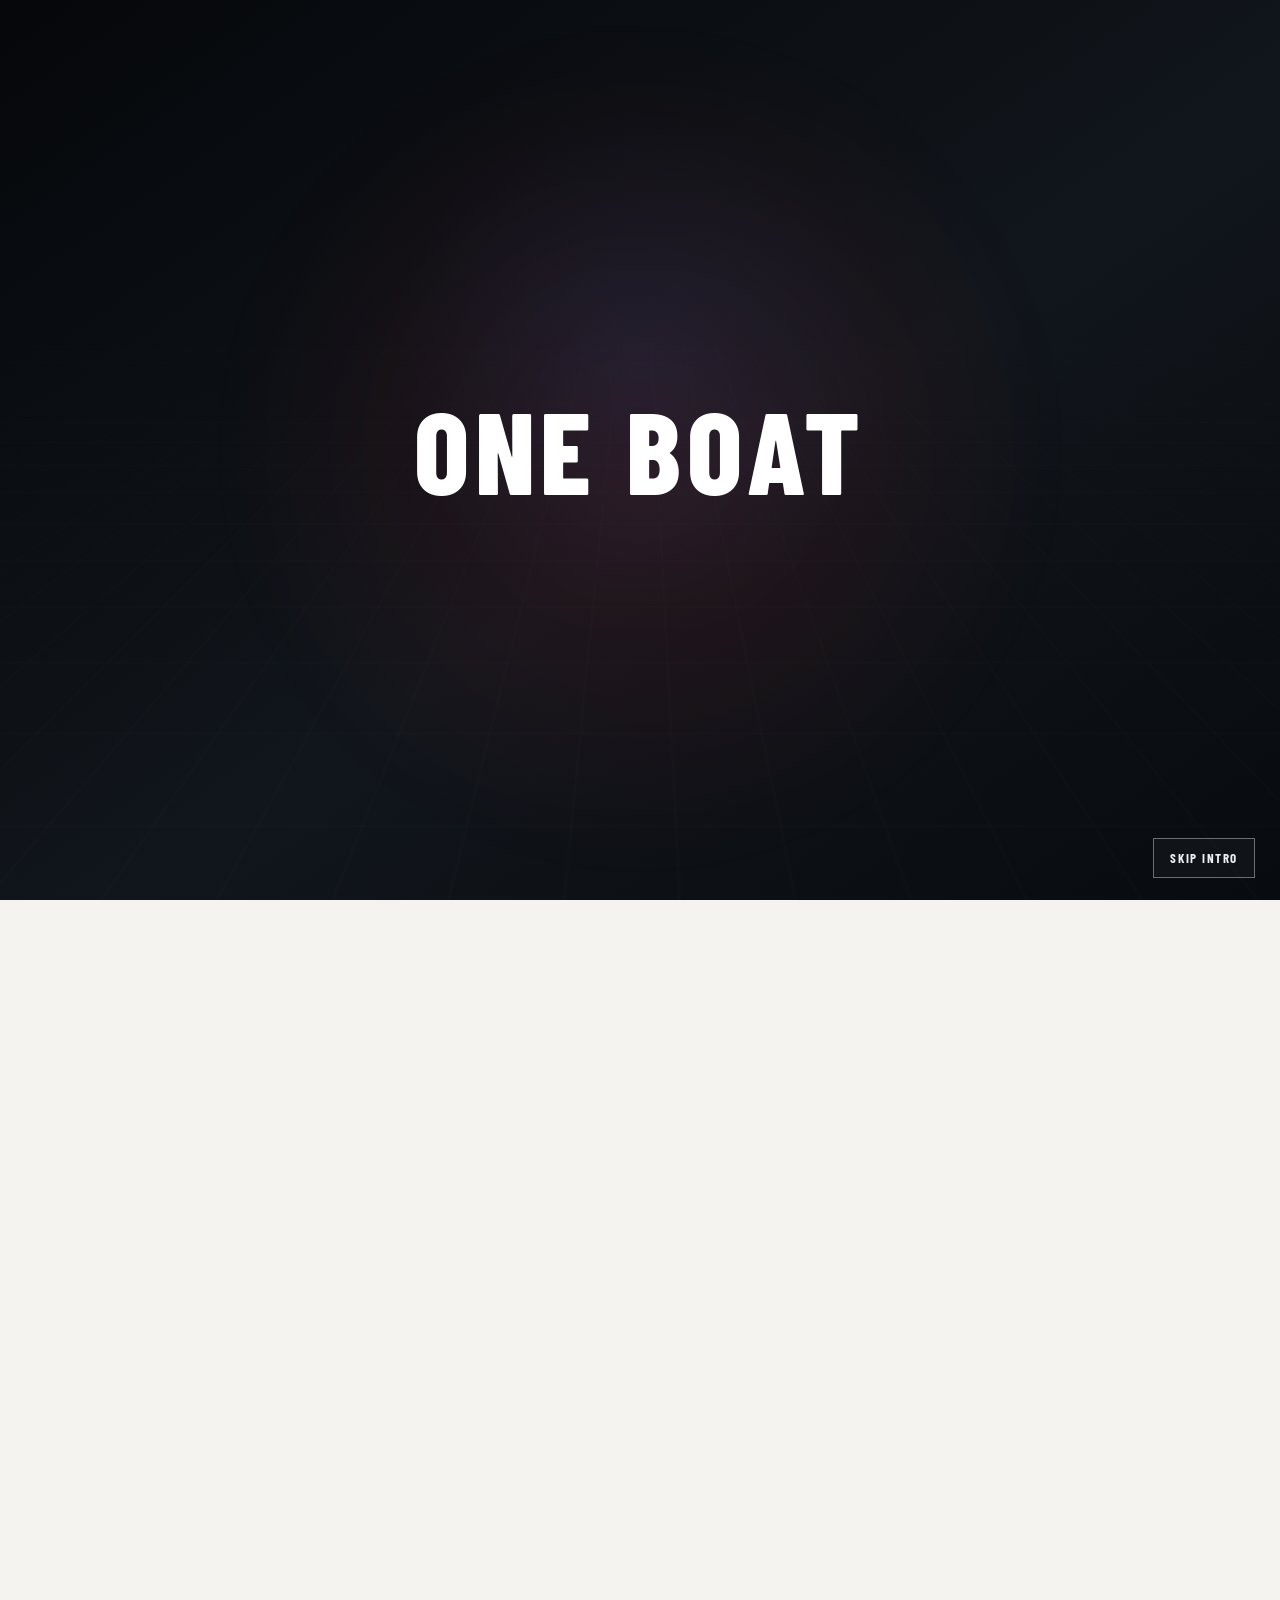
==== commit 2515f9a6: "Final Baja 232 V 1.0" ====
--- a/index.html
+++ b/index.html
@@ -1,189 +1,255 @@
 <!doctype html>
 <html lang="en">
 <head>
-  <meta charset="utf-8" />
-  <meta name="viewport" content="width=device-width, initial-scale=1" />
-  <meta name="description" content="2000 Baja 232 Islander for sale — one owner, 224 scanned hours, MerCruiser 7.4L MPI Big Block, Bravo One outdrive, matching tandem-axle trailer." />
-  <title>2000 Baja 232 Islander | One Owner | 224 Hours</title>
+  <meta charset="utf-8">
+  <meta name="viewport" content="width=device-width,initial-scale=1">
+  <meta name="description" content="2000 Baja 232 Islander — one owner, 224 original scanned hours, 7.4L MPI Big Block, Bravo One outdrive and Captain’s Call exhaust.">
+  <title>2000 Baja 232 Islander | Original Owner | 224.1 Verified Hours</title>
+
   <link rel="preconnect" href="https://fonts.googleapis.com">
   <link rel="preconnect" href="https://fonts.gstatic.com" crossorigin>
   <link href="https://fonts.googleapis.com/css2?family=Barlow+Condensed:ital,wght@0,600;0,700;0,800;1,700&family=Inter:wght@400;500;600;700&display=swap" rel="stylesheet">
-  <link rel="stylesheet" href="styles.css" />
+
+  <link rel="stylesheet" href="styles.css">
 </head>
-<body>
-  <div class="topbar">
-    <span>2000 BAJA 232 ISLANDER</span>
-    <a href="#contact">CONTACT OWNER</a>
-  </div>
-
-  <header class="hero" id="top">
-    <div class="hero-overlay"></div>
-    <img class="hero-image" src="images/boat-01.jpg" alt="2000 Baja 232 Islander on matching trailer" />
-    <div class="hero-content">
-      <p class="eyebrow">ONE OWNER SINCE NEW</p>
-      <h1>BAJA <span>232</span><br><em>ISLANDER</em></h1>
-      <p class="hero-sub">224 scanned hours · 7.4L MPI Big Block · Bravo One · Captain’s Call</p>
-      <div class="hero-actions">
-        <a class="btn btn-primary" href="#gallery">VIEW GALLERY</a>
-        <a class="btn btn-ghost" href="#contact">CONTACT OWNER</a>
-      </div>
+<body class="intro-open">
+
+  <!-- TEXT-ONLY CINEMATIC INTRO -->
+  <section class="intro" id="intro" aria-label="Baja introduction">
+    <div class="intro-grid"></div>
+    <div class="intro-glow"></div>
+
+    <div class="intro-copy" aria-live="polite">
+      <div class="intro-line intro-title">
+        <small>2000</small>
+        <strong>BAJA</strong>
+        <span>232 ISLANDER</span>
+      </div>
+
+      <div class="intro-line intro-one">One Boat</div>
+      <div class="intro-line intro-two">One Owner</div>
+      <div class="intro-line intro-three">A Lifetime of Memories</div>
+
+      <button class="intro-line intro-welcome" id="welcomeButton" type="button">
+        Welcome Aboard <span>↓</span>
+      </button>
     </div>
-    <a class="scroll-cue" href="#story" aria-label="Scroll to story">↓</a>
-  </header>
-
-  <main>
+
+    <button class="skip-intro" id="skipIntro" type="button">Skip Intro</button>
+  </section>
+
+  <div class="site-shell" id="siteShell" aria-hidden="true">
+    <div class="info-ribbon">ORIGINAL OWNER <span>•</span> 224.1 VERIFIED ENGINE HOURS <span>•</span> CLEAN LOUISIANA TITLE <span>•</span> 1999 ROAD RUNNER TANDEM-AXLE TRAILER INCLUDED</div>
+    <nav class="topbar">
+      <a href="#hero">2000 Baja 232 Islander</a>
+      <div class="nav-actions">
+        <button id="replayIntro" type="button">Replay Intro</button>
+        <a href="#contact">Contact Owner</a>
+      </div>
+    </nav>
+
+    <!-- MAIN HERO -->
+    <header class="hero" id="hero">
+      <img src="images/boat-01.jpg" alt="2000 Baja 232 Islander on its Road Runner tandem-axle trailer">
+      <div class="hero-overlay"></div>
+
+      <div class="hero-content">
+        <p class="eyebrow">Original Owner</p>
+        <h1>BAJA <span>232</span><br><em>ISLANDER</em></h1>
+        <p class="hero-specs">224.1 Verified Engine Hours · 7.4L MPI Big Block · Bravo One · Captain’s Call Exhaust</p>
+
+        <div class="hero-actions">
+          <a class="button explore-button" href="#story">Explore the Boat</a>
+          <a class="button contact-button" href="#action">See Me in Action</a>
+        </div>
+      </div>
+
+      <a class="scroll-arrow" href="#story" aria-label="Continue to the story">↓</a>
+    </header>
+
+    <!-- QUICK FACTS -->
+    <section class="quick-facts" aria-label="Boat highlights">
+      <article><span class="fact-icon">⚙</span><div><b>Engine</b><small>7.4L MPI Big Block</small></div></article>
+      <article><span class="fact-icon">◷</span><div><b>Engine Hours</b><small>224.1 Verified</small></div></article>
+      <article><span class="fact-icon">◆</span><div><b>Outdrive</b><small>Bravo One</small></div></article>
+      <article><span class="fact-icon">♫</span><div><b>Exhaust</b><small>Captain’s Call</small></div></article>
+      <article><span class="fact-icon">’00</span><div><b>Year</b><small>2000</small></div></article>
+      <article><span class="fact-icon">232</span><div><b>Model</b><small>Baja 232 Islander</small></div></article>
+      <article><span class="fact-icon">1</span><div><b>Ownership</b><small>Original Owner</small></div></article>
+      <article><span class="fact-icon">RR</span><div><b>Trailer</b><small>1999 Road Runner Tandem Axle</small></div></article>
+    </section>
+
+    <!-- STORY -->
     <section class="story section" id="story">
-      <div class="section-kicker">THE STORY</div>
+      <div class="section-label">The Story</div>
+
       <div class="story-grid">
+        <h2>One Boat.<br>One Family.<br>A Lifetime<br>of Memories.</h2>
+
+        <div class="story-copy">
+          <p>Finding a clean Baja 232 Islander is becoming increasingly difficult. Locating a <strong>one-owner, low-hour, well-preserved, water-ready</strong> Baja 232 Islander is an even bigger challenge. <strong>Congratulations...you’ve done just that!</strong></p>
+
+          <p>This 2000 Baja 232 Islander has only <strong>224.1 verified engine hours</strong>. The gelcoat retains a beautiful gloss, the original graphics remain vibrant, and the interior is exceptional with <strong>no rips or tears.</strong></p>
+
+          <p>It’s obvious upon inspection that great pride was taken to carefully maintain this boat, resulting in a well-preserved, honest Baja with <strong>many years of enjoyment still ahead.</strong></p>
+        </div>
+      </div>
+    </section>
+
+    <!-- SEE IT IN ACTION -->
+    <section class="action-section section" id="action">
+      <div class="action-heading">
         <div>
-          <h2>One family.<br>One boat.<br>Properly cared for.</h2>
-        </div>
-        <div class="story-copy">
-          <p>Finding a clean Baja 232 Islander is becoming increasingly difficult. Finding one that has remained with the same owner since new is even rarer.</p>
-          <p>This 2000 Baja has only <strong>224 original scanned hours</strong> and presents in exceptional condition. The gelcoat retains a beautiful gloss, the original graphics remain vibrant, and the interior shows with no rips or tears.</p>
-          <p>This is not a restoration project and not a boat that has been passed from owner to owner. It is a well-preserved, honest Baja that has simply been cared for.</p>
-        </div>
-      </div>
-    </section>
-
-    <section class="spec-strip">
-      <article><span class="spec-number">7.4L</span><span>MERCRUISER MPI BIG BLOCK</span></article>
-      <article><span class="spec-number">224</span><span>SCANNED HOURS</span></article>
-      <article><span class="spec-number">BRAVO 1</span><span>OUTDRIVE</span></article>
-      <article><span class="spec-number">$6K+</span><span>STEREO UPGRADE</span></article>
-    </section>
-
-    <section class="feature-hero">
-      <img src="images/boat-04.jpg" alt="Side profile of Baja 232 Islander" />
-      <div class="feature-caption">
-        <span>THE BAJA DIFFERENCE</span>
-        <h2>Family-friendly space.<br>Legendary performance.</h2>
-      </div>
-    </section>
-
-    <section class="details section" id="details">
-      <div class="section-kicker">FEATURES & HIGHLIGHTS</div>
-      <div class="details-grid">
-        <div class="detail-card">
-          <span class="detail-icon">01</span>
-          <h3>Original & Low-Hour</h3>
-          <p>One-owner boat with only 224 original scanned engine hours.</p>
-        </div>
-        <div class="detail-card">
-          <span class="detail-icon">02</span>
-          <h3>Big-Block Power</h3>
-          <p>MerCruiser 7.4L MPI Big Block paired with a Bravo One outdrive and Captain’s Call exhaust.</p>
-        </div>
-        <div class="detail-card">
-          <span class="detail-icon">03</span>
-          <h3>Exceptional Interior</h3>
-          <p>Spacious cockpit and bow seating with no rips or tears.</p>
-        </div>
-        <div class="detail-card">
-          <span class="detail-icon">04</span>
-          <h3>Premium Audio</h3>
-          <p>More than $6,000 invested in a new stereo approximately two years ago.</p>
-        </div>
-        <div class="detail-card">
-          <span class="detail-icon">05</span>
-          <h3>Original Covers</h3>
-          <p>Original front and rear snap-in covers included.</p>
-        </div>
-        <div class="detail-card">
-          <span class="detail-icon">06</span>
-          <h3>1999 Road Runner Trailer</h3>
-          <p>1999 Road Runner tandem-axle trailer with fresh bearings, upgraded LED lighting, and tires with fewer than 1,000 miles.</p>
-        </div>
-        <div class="detail-card"><span class="detail-icon">07</span><h3>Captain’s Call Exhaust</h3><p>Selectable Captain’s Call exhaust delivers the unmistakable sound of the 7.4L MPI Big Block.</p></div>
-        <div class="detail-card"><span class="detail-icon">08</span><h3>Updated Instrument Panel</h3><p>Gauges and instrument panel were updated in 2024.</p></div>
-        <div class="detail-card"><span class="detail-icon">09</span><h3>Bow Filler Cushion</h3><p>Original bow filler cushion is included.</p></div>
-        <div class="detail-card"><span class="detail-icon">10</span><h3>Ample Onboard Storage</h3><p>Well-designed storage throughout the boat keeps gear organized and out of the way.</p></div>
-      </div>
-    </section>
-
+          <div class="section-label light">See It in Action</div>
+          <h2>Made for the water.</h2>
+        </div>
+
+        <p>Turn up the volume, press play, and watch the Baja do what it was built to do.</p>
+      </div>
+
+      <div class="video-frame">
+        <video controls playsinline preload="metadata" poster="images/boat-06.jpg">
+          <source src="video/baja-in-action.mp4" type="video/mp4">
+          Your browser does not support embedded video.
+        </video>
+      </div>
+    </section>
+
+    <!-- PERFORMANCE -->
+    <section class="performance section">
+      <div class="section-label light">Built to Perform</div>
+
+      <div class="performance-grid">
+        <div class="performance-copy">
+          <h2>The Heart<br>of the Baja.</h2>
+
+          <p>A MerCruiser <strong>7.4L MPI Big Block</strong> paired with a <strong>Bravo One outdrive</strong> delivers the unmistakable performance that made Baja famous.</p>
+
+          <p>Selectable <strong>Captain’s Call exhaust</strong> lets the Big Block speak for itself.</p>
+
+          <button class="sound-button" id="soundButton" type="button">▶ Click Here to Listen</button>
+
+          <audio id="engineAudio" preload="metadata">
+            <source src="audio/captains-call.mp3" type="audio/mpeg">
+          </audio>
+        </div>
+
+        <img src="images/boat-05.jpg" alt="Updated helm and instrument panel">
+      </div>
+    </section>
+
+    <!-- FEATURES -->
+    <section class="features section">
+      <div class="section-label">Details That Matter</div>
+      <h2 class="section-title">Remarkably preserved.<br>Thoughtfully updated.</h2>
+
+      <div class="cards">
+        <article><span>01</span><h3>Updated Instrument Panel</h3><p>Gauges and instrument panel updated in 2024.</p></article>
+        <article><span>02</span><h3>Premium Stereo</h3><p>More than $6,000 invested in the stereo approximately two years ago.</p></article>
+        <article><span>03</span><h3>Original Covers</h3><p>Original front and rear snap-in covers are included.</p></article>
+        <article><span>04</span><h3>Bow Filler Cushion</h3><p>The original bow filler cushion is included.</p></article>
+        <article><span>05</span><h3>Exceptional Interior</h3><p>Spacious seating with no rips or tears.</p></article>
+        <article><span>06</span><h3>Ample Storage</h3><p>Generous onboard storage keeps gear organized and out of the way.</p></article>
+        <article><span>07</span><h3>Tinted Windshield</h3><p>Factory tinted windshield complements the Baja’s unmistakable profile.</p></article>
+        <article><span>08</span><h3>Swim Platform</h3><p>Rear swim platform and ladder make days on the water easier.</p></article>
+      </div>
+    </section>
+
+
+    <section class="verified section" id="verified-hours">
+      <div class="verified-grid">
+        <img src="images/verified-hours.jpg" alt="MerCruiser diagnostic scan showing 224.1 engine hours">
+        <div>
+          <div class="section-label">Verified Engine Hours</div>
+          <h2>224.1 Hours.</h2>
+          <p>The engine hours were verified using a MerCruiser Marine Diagnostic Scan Tool. The diagnostic image is included for buyer confidence.</p>
+        </div>
+      </div>
+    </section>
+
+    <!-- TRAILER -->
+    <section class="trailer section">
+      <div class="trailer-image">
+        <img src="images/boat-04.jpg" alt="Baja 232 Islander on 1999 Road Runner tandem axle trailer">
+      </div>
+
+      <div class="trailer-copy">
+        <div class="section-label light">The Trailer</div>
+        <h2>1999 Road Runner<br>Tandem Axle.</h2>
+
+        <ul>
+          <li>Matching tandem-axle trailer</li>
+          <li>Fresh wheel bearings</li>
+          <li>Tires with fewer than 1,000 miles</li>
+          <li>Upgraded LED lighting</li>
+        </ul>
+      </div>
+    </section>
+
+    <!-- GALLERY -->
     <section class="gallery section" id="gallery">
-      <div class="gallery-header">
+      <div class="gallery-heading">
         <div>
-          <div class="section-kicker">PHOTO GALLERY</div>
-          <h2>See every angle.</h2>
-        </div>
-        <p>Tap any image to enlarge.</p>
-      </div>
+          <div class="section-label">Photo Gallery</div>
+          <h2 class="section-title">Take a closer look.</h2>
+        </div>
+
+        <p>Tap any photograph to enlarge.</p>
+      </div>
+
       <div class="gallery-grid">
         <button class="gallery-item wide"><img src="images/boat-06.jpg" alt="Rear three-quarter view"></button>
         <button class="gallery-item"><img src="images/boat-03.jpg" alt="Bow seating"></button>
         <button class="gallery-item"><img src="images/boat-08.jpg" alt="Cockpit seating"></button>
-        <button class="gallery-item tall"><img src="images/boat-05.jpg" alt="Helm and gauges"></button>
+        <button class="gallery-item tall"><img src="images/boat-05.jpg" alt="Helm and updated instrument panel"></button>
         <button class="gallery-item"><img src="images/boat-02.jpg" alt="Interior upholstery detail"></button>
-        <button class="gallery-item wide"><img src="images/boat-07.jpg" alt="Indoor side profile"></button>
-        <button class="gallery-item"><img src="images/boat-09.jpg" alt="Engine hatch graphics"></button>
-        <button class="gallery-item"><img src="images/boat-10.jpg" alt="Rear view with trailer"></button>
-      </div>
-    </section>
-
-    <section class="included section">
-      <div>
-        <div class="section-kicker">INCLUDED WITH THE BOAT</div>
-        <h2>Ready for the next chapter.</h2>
-      </div>
-      <ul class="checklist">
-        <li>Clean title</li>
-        <li>1999 Road Runner tandem-axle trailer</li>
-        <li>Original front and rear snap-in covers</li>
-        <li>Original bow filler cushion</li>
-        <li>Factory tinted windshield</li>
-        <li>Swim platform with ladder</li>
-        <li>Fresh trailer bearings</li>
-        <li>Upgraded LED trailer lights</li>
-        <li>Trailer tires with fewer than 1,000 miles</li>
-        <li>Spacious seating for family and friends</li>
-        <li>Ample onboard storage</li>
-        <li>Gauges and instrument panel updated in 2024</li>
-        <li>Captain’s Call exhaust</li>
-      </ul>
-    </section>
-
-
-    <section class="listen section" id="listen">
-      <div class="listen-card">
-        <div><div class="section-kicker">HEAR THE BIG BLOCK</div><h2>Captain’s Call exhaust.</h2><p>Turn up the volume and listen to the unmistakable sound of the 7.4L MPI Big Block.</p></div>
-        <div class="audio-wrap"><button class="audio-button" id="audioToggle" type="button">▶ CLICK HERE TO LISTEN</button><audio id="exhaustAudio" preload="metadata"><source src="audio-captains-call.mp3" type="audio/mpeg"></audio></div>
-      </div>
-    </section>
+        <button class="gallery-item wide"><img src="images/boat-07.jpg" alt="Full side profile"></button>
+        <button class="gallery-item"><img src="images/boat-09.jpg" alt="Original engine hatch graphics"></button>
+        <button class="gallery-item"><img src="images/boat-10.jpg" alt="Rear view and outdrive"></button>
+      </div>
+    </section>
+
+    <!-- FINAL CONTACT -->
     <section class="contact" id="contact">
-      <div class="contact-inner">
-        <p class="eyebrow">SERIOUS INQUIRIES</p>
-        <h2>Interested in the Baja?</h2>
-        <p>Call or text the owner for additional details, photos, videos, or to arrange a showing.</p>
+      <div class="contact-content">
+        <p class="eyebrow">One Boat · One Owner · A Lifetime of Memories</p>
+        <h2>Now it’s ready<br>for your story.</h2>
+
+        <p>Contact the owner for additional details, photographs, video, or to arrange a showing.</p>
+
         <div class="contact-actions">
-          <a class="btn btn-primary" href="tel:+13184705213">CALL OWNER</a>
-          <a class="btn btn-light" href="sms:+13184705213?&body=Hi%2C%20I%E2%80%99m%20interested%20in%20the%202000%20Baja%20232%20Islander.">TEXT OWNER</a>
-        </div>
-        <div class="price-card">
-          <span>ASKING PRICE</span>
+          <a class="button call-button" href="tel:+13184705213">Call the Owner</a>
+
+          <a class="button text-button"
+             href="sms:+13184705213?&body=Hi%2C%20I%E2%80%99m%20interested%20in%20your%202000%20Baja%20232%20Islander.">
+             Text the Owner
+          </a>
+
+          <a class="button email-button"
+             href="mailto:2000baja232@gmail.com?subject=Inquiry about your 2000 Baja 232 Islander">
+             Email the Owner
+          </a>
+        </div>
+
+        <div class="price">
+          <small>Asking Price</small>
           <strong>$26,900</strong>
         </div>
-        <div class="nfc-note">
-          <span class="nfc-ring">NFC</span>
-          <div>
-            <strong>TAP OR SCAN TO CONTACT</strong>
-            <small>This page is ready to use as the destination for your NFC tag or QR code.</small>
-          </div>
-        </div>
-      </div>
-    </section>
-  </main>
-
-  <footer>
-    <span>2000 Baja 232 Islander</span>
-    <a href="#top">Back to top ↑</a>
-  </footer>
+      </div>
+    </section>
+
+    <footer>
+      <span>2000 Baja 232 Islander</span>
+      <button id="footerReplay" type="button">Replay Introduction</button>
+      <a href="#hero">Back to Top ↑</a>
+    </footer>
+  </div>
 
   <dialog id="lightbox">
-    <button id="closeLightbox" aria-label="Close">×</button>
-    <img id="lightboxImage" alt="" />
+    <button id="closeLightbox" aria-label="Close enlarged photograph">×</button>
+    <img id="lightboxImage" alt="">
   </dialog>
 
   <script src="script.js"></script>
 </body>
-</html>
+</html>
--- a/styles.css
+++ b/styles.css
@@ -1,313 +1,442 @@
-
 :root{
-  --navy:#07131f;
-  --navy-2:#0e2235;
-  --blue:#0b4ea2;
-  --red:#d3272f;
-  --yellow:#f3c42f;
-  --cream:#f7f5ef;
+  --graphite:#11161c;
+  --graphite-2:#1a2129;
+  --navy:#071522;
+  --silver:#c4cbd2;
+  --silver-light:#eef1f4;
+  --red:#d82432;
+  --red-dark:#aa1824;
+  --yellow:#f2c22c;
+  --yellow-dark:#c99905;
+  --blue:#1f5fa9;
+  --paper:#f4f3ef;
   --white:#ffffff;
-  --text:#0d1721;
-  --muted:#67727d;
+  --ink:#111820;
+  --muted:#566271;
 }
 *{box-sizing:border-box}
 html{scroll-behavior:smooth}
-body{
-  margin:0;
-  color:var(--text);
-  background:var(--cream);
-  font-family:Inter,system-ui,sans-serif;
-}
+body{margin:0;background:var(--paper);color:var(--ink);font-family:Inter,Arial,sans-serif}
+body.intro-open{overflow:hidden}
 img{display:block;max-width:100%}
 a{text-decoration:none;color:inherit}
+button{font:inherit}
+.site-shell{opacity:0;pointer-events:none;transition:opacity .75s ease}
+.site-shell.ready{opacity:1;pointer-events:auto}
+
+/* intro */
+.intro{
+  position:fixed;
+  inset:0;
+  z-index:1000;
+  display:grid;
+  place-items:center;
+  overflow:hidden;
+  background:
+    radial-gradient(circle at 50% 40%,rgba(31,95,169,.15),transparent 30%),
+    linear-gradient(145deg,#05070a,#11161c 55%,#080b0f);
+  color:#fff;
+  transition:opacity .7s ease,visibility .7s;
+}
+.intro.closed{opacity:0;visibility:hidden;pointer-events:none}
+.intro-grid{
+  position:absolute;
+  inset:-20%;
+  opacity:.15;
+  background-image:
+    linear-gradient(rgba(255,255,255,.05) 1px,transparent 1px),
+    linear-gradient(90deg,rgba(255,255,255,.05) 1px,transparent 1px);
+  background-size:48px 48px;
+  transform:perspective(600px) rotateX(62deg) translateY(22%);
+}
+.intro-glow{
+  position:absolute;
+  width:min(900px,90vw);
+  height:min(900px,90vw);
+  border-radius:50%;
+  background:radial-gradient(circle,rgba(216,36,50,.13),transparent 66%);
+  filter:blur(20px);
+}
+.intro-copy{position:absolute;inset:0;display:grid;place-items:center;text-align:center;padding:24px}
+.intro-line{
+  position:absolute;
+  opacity:0;
+  transform:translateY(16px) scale(.985);
+  transition:opacity .7s ease,transform .7s ease;
+  font-family:"Barlow Condensed",sans-serif;
+  font-weight:800;
+  letter-spacing:.05em;
+  text-transform:uppercase;
+}
+.intro-line.show{opacity:1;transform:translateY(0) scale(1)}
+.intro-title small{display:block;color:var(--silver);font-size:clamp(18px,2.6vw,36px);letter-spacing:.28em}
+.intro-title strong{display:block;font-size:clamp(92px,18vw,250px);line-height:.72;text-shadow:0 6px 30px rgba(0,0,0,.45)}
+.intro-title span{display:block;color:var(--yellow);font-size:clamp(38px,7vw,92px);font-style:italic}
+.intro-one,.intro-two,.intro-three{font-size:clamp(50px,9vw,130px);line-height:.9}
+.intro-welcome{
+  border:0;
+  background:transparent;
+  color:#fff;
+  cursor:pointer;
+  font-size:clamp(44px,8vw,110px);
+}
+.intro-welcome span{display:block;margin-top:18px;color:var(--yellow);font-size:.42em}
+.skip-intro{
+  position:absolute;
+  right:25px;
+  bottom:22px;
+  padding:11px 16px;
+  border:1px solid rgba(255,255,255,.38);
+  background:rgba(255,255,255,.03);
+  color:var(--silver-light);
+  text-transform:uppercase;
+  letter-spacing:.12em;
+  font:700 13px "Barlow Condensed";
+  cursor:pointer;
+}
+
+/* navigation */
 .topbar{
-  position:fixed;
-  inset:0 0 auto 0;
-  height:44px;
-  z-index:30;
+  position:sticky;
+  top:0;
+  z-index:50;
+  min-height:60px;
   display:flex;
+  justify-content:space-between;
   align-items:center;
-  justify-content:space-between;
   padding:0 4vw;
-  background:rgba(5,15,24,.86);
-  color:#fff;
-  backdrop-filter:blur(12px);
-  font:700 13px/1 "Barlow Condensed",sans-serif;
+  background:rgba(10,16,22,.95);
+  border-bottom:1px solid rgba(255,255,255,.12);
+  backdrop-filter:blur(16px);
+  color:#fff;
+  font:700 14px "Barlow Condensed";
   letter-spacing:.12em;
-}
-.topbar a{color:var(--yellow)}
+  text-transform:uppercase;
+}
+.nav-actions{display:flex;align-items:center;gap:24px}
+.topbar button{
+  border:0;
+  background:transparent;
+  color:var(--silver);
+  cursor:pointer;
+  text-transform:uppercase;
+  font:700 14px "Barlow Condensed";
+  letter-spacing:.1em;
+}
+.topbar .nav-actions a{color:var(--yellow)}
+
+/* hero */
 .hero{
   position:relative;
-  min-height:100svh;
+  min-height:calc(100svh - 60px);
   overflow:hidden;
   background:var(--navy);
   color:#fff;
 }
-.hero-image{
-  position:absolute;
-  inset:0;
-  width:100%;
-  height:100%;
-  object-fit:cover;
-  object-position:center;
-  transform:scale(1.02);
-}
+.hero>img{position:absolute;inset:0;width:100%;height:100%;object-fit:cover}
 .hero-overlay{
   position:absolute;
   inset:0;
-  z-index:1;
   background:
-    linear-gradient(90deg,rgba(2,11,18,.88) 0%,rgba(2,11,18,.64) 42%,rgba(2,11,18,.08) 78%),
-    linear-gradient(0deg,rgba(2,11,18,.58),transparent 52%);
-}
-.hero-content{
-  position:relative;
-  z-index:2;
-  max-width:880px;
-  padding:20vh 6vw 10vh;
-}
-.eyebrow,.section-kicker{
-  font:800 15px/1 "Barlow Condensed",sans-serif;
-  letter-spacing:.18em;
-  text-transform:uppercase;
-}
-.eyebrow{color:var(--yellow)}
+    linear-gradient(90deg,rgba(10,15,21,.9) 0%,rgba(10,15,21,.61) 44%,rgba(10,15,21,.08) 78%),
+    linear-gradient(0deg,rgba(10,15,21,.62),transparent 58%);
+}
+.hero-content{position:relative;z-index:2;max-width:980px;padding:15vh 6vw 10vh}
+.eyebrow,.section-label{
+  font:800 15px "Barlow Condensed";
+  letter-spacing:.2em;
+  text-transform:uppercase;
+  color:var(--yellow);
+}
 .hero h1{
-  margin:.35rem 0 1rem;
-  font:800 clamp(64px,10vw,150px)/.78 "Barlow Condensed",sans-serif;
-  letter-spacing:-.04em;
-  text-transform:uppercase;
-}
-.hero h1 span{color:var(--red);text-shadow:3px 3px 0 #fff}
-.hero h1 em{
-  color:var(--yellow);
-  font-style:italic;
-  font-size:.58em;
-  letter-spacing:.01em;
-}
-.hero-sub{
-  margin:1.2rem 0 2.2rem;
-  font:600 clamp(18px,2vw,26px)/1.3 "Barlow Condensed",sans-serif;
-  text-transform:uppercase;
-  letter-spacing:.08em;
-}
-.hero-actions,.contact-actions{
-  display:flex;
-  flex-wrap:wrap;
-  gap:14px;
-}
-.btn{
+  margin:.4rem 0 1.4rem;
+  font:800 clamp(72px,11vw,165px)/.77 "Barlow Condensed";
+  letter-spacing:-.035em;
+  text-transform:uppercase;
+}
+.hero h1 span{
+  color:var(--red);
+  text-shadow:3px 3px 0 var(--silver-light);
+}
+.hero h1 em{color:var(--yellow);font-size:.56em;letter-spacing:.02em}
+.hero-specs{
+  max-width:860px;
+  font:700 clamp(17px,2vw,25px)/1.35 "Barlow Condensed";
+  letter-spacing:.06em;
+  text-transform:uppercase;
+}
+.hero-actions,.contact-actions{display:flex;gap:14px;flex-wrap:wrap;margin-top:34px}
+.button{
   display:inline-flex;
   align-items:center;
   justify-content:center;
-  min-height:52px;
-  padding:0 24px;
+  min-height:56px;
+  padding:0 28px;
   border:2px solid transparent;
-  font:800 16px/1 "Barlow Condensed",sans-serif;
+  text-transform:uppercase;
   letter-spacing:.08em;
-  text-transform:uppercase;
+  font:800 17px "Barlow Condensed";
   transition:.2s ease;
 }
-.btn:hover{transform:translateY(-2px)}
-.btn-primary{background:var(--red);color:#fff}
-.btn-ghost{border-color:#fff;color:#fff;background:rgba(255,255,255,.06)}
-.btn-light{background:#fff;color:var(--navy)}
-.scroll-cue{
-  position:absolute;
-  z-index:3;
-  bottom:24px;
-  left:50%;
-  transform:translateX(-50%);
-  font-size:30px;
-}
-.section{padding:100px 7vw}
-.section-kicker{color:var(--red);margin-bottom:22px}
-.story{background:#fff}
-.story-grid{
-  display:grid;
-  grid-template-columns:1fr 1.2fr;
-  gap:8vw;
-}
-.story h2,.gallery h2,.included h2,.contact h2,.feature-caption h2{
-  margin:0;
-  font:800 clamp(46px,7vw,92px)/.92 "Barlow Condensed",sans-serif;
-  text-transform:uppercase;
-}
-.story-copy{
-  max-width:700px;
-  font-size:18px;
-  line-height:1.75;
-  color:#394653;
-}
-.spec-strip{
+.button:hover{transform:translateY(-2px)}
+.explore-button{
+  background:linear-gradient(180deg,var(--yellow),#d9a90b);
+  color:var(--graphite);
+  box-shadow:0 8px 22px rgba(242,194,44,.19);
+}
+.contact-button{
+  border-color:var(--silver-light);
+  color:#fff;
+  background:rgba(255,255,255,.04);
+}
+.scroll-arrow{position:absolute;z-index:3;bottom:25px;left:50%;font-size:38px;transform:translateX(-50%)}
+
+/* facts */
+.quick-facts{
   display:grid;
   grid-template-columns:repeat(4,1fr);
-  background:var(--navy);
-  color:#fff;
-}
-.spec-strip article{
-  min-height:190px;
-  padding:36px 28px;
+  padding:34px 5vw;
+  background:var(--silver-light);
+  border-bottom:1px solid #d4d9de;
+}
+.quick-facts article{
   display:flex;
-  flex-direction:column;
-  justify-content:center;
-  border-right:1px solid rgba(255,255,255,.15);
-}
-.spec-strip span:last-child{
-  margin-top:6px;
-  color:#bac6d2;
-  font:700 15px/1.2 "Barlow Condensed",sans-serif;
-  letter-spacing:.12em;
-}
-.spec-number{
+  align-items:center;
+  gap:15px;
+  min-height:92px;
+  padding:16px 25px;
+  border-right:1px solid #cfd5da;
+}
+.quick-facts article:nth-child(4n){border-right:0}
+.fact-icon{
+  flex:0 0 54px;
+  width:54px;
+  height:54px;
+  display:grid;
+  place-items:center;
+  border:1px solid #aeb9c2;
+  border-radius:50%;
+  color:var(--blue);
+  background:#fff;
+  font:800 17px "Barlow Condensed";
+}
+.quick-facts b,.quick-facts small{display:block}
+.quick-facts b{font-size:15px}
+.quick-facts small{margin-top:4px;color:var(--muted);line-height:1.25}
+
+.section{padding:105px 7vw}
+.section-label{margin-bottom:28px;color:var(--red)}
+.section-label.light{color:var(--yellow)}
+.section-title{margin:0;font:800 clamp(48px,7vw,92px)/.92 "Barlow Condensed";text-transform:uppercase}
+
+/* story */
+.story{background:#fff}
+.story-grid{display:grid;grid-template-columns:1fr 1.15fr;gap:9vw;align-items:start}
+.story h2{
+  margin:0;
+  font:800 clamp(58px,7.6vw,112px)/.88 "Barlow Condensed";
+  text-transform:uppercase;
+  letter-spacing:-.02em;
+}
+.story-copy{padding-top:8px;color:#3e4a58;font-size:20px;line-height:1.75}
+.story-copy p{margin:0 0 26px}
+
+/* action video */
+.action-section{
+  background:
+    linear-gradient(145deg,var(--graphite),var(--graphite-2));
+  color:#fff;
+}
+.action-heading{
+  display:flex;
+  justify-content:space-between;
+  align-items:end;
+  gap:40px;
+  margin-bottom:42px;
+}
+.action-heading h2{
+  margin:0;
+  font:800 clamp(56px,8vw,108px)/.9 "Barlow Condensed";
+  text-transform:uppercase;
+}
+.action-heading p{max-width:500px;color:var(--silver);font-size:18px;line-height:1.65}
+.video-frame{
+  padding:10px;
+  border:1px solid rgba(255,255,255,.18);
+  background:linear-gradient(135deg,rgba(255,255,255,.08),rgba(255,255,255,.02));
+  box-shadow:0 30px 70px rgba(0,0,0,.35);
+}
+.video-frame video{width:100%;aspect-ratio:16/9;display:block;background:#000}
+
+/* performance */
+.performance{background:#0b1015;color:#fff}
+.performance-grid{display:grid;grid-template-columns:1fr 1.05fr;gap:7vw;align-items:center}
+.performance h2,.trailer h2,.contact h2{
+  margin:.25em 0;
+  font:800 clamp(58px,8vw,112px)/.87 "Barlow Condensed";
+  text-transform:uppercase;
+}
+.performance p{font-size:19px;line-height:1.7;color:#cbd3db}
+.performance img{width:100%;height:600px;object-fit:cover}
+.sound-button{
+  margin-top:25px;
+  padding:20px 28px;
+  border:2px solid var(--yellow);
+  background:transparent;
   color:var(--yellow);
-  font:800 clamp(38px,5vw,70px)/1 "Barlow Condensed",sans-serif;
-}
-.feature-hero{position:relative;min-height:72vh;overflow:hidden}
-.feature-hero img{width:100%;height:72vh;object-fit:cover}
-.feature-hero:after{
-  content:"";position:absolute;inset:0;
-  background:linear-gradient(90deg,rgba(5,15,24,.76),transparent 70%);
-}
-.feature-caption{
-  position:absolute;z-index:2;left:7vw;bottom:9vh;color:#fff
-}
-.feature-caption span{
-  color:var(--yellow);
-  font:800 15px/1 "Barlow Condensed",sans-serif;
-  letter-spacing:.16em
-}
-.details{background:var(--cream)}
-.details-grid{
-  display:grid;
-  grid-template-columns:repeat(3,1fr);
-  gap:18px;
-}
-.detail-card{
-  min-height:250px;
-  padding:34px;
+  font:800 20px "Barlow Condensed";
+  text-transform:uppercase;
+  letter-spacing:.08em;
+  cursor:pointer;
+  transition:.2s;
+}
+.sound-button:hover,.sound-button.playing{background:var(--yellow);color:var(--graphite)}
+
+/* cards */
+.cards{display:grid;grid-template-columns:repeat(4,1fr);gap:16px;margin-top:55px}
+.cards article{
+  min-height:245px;
+  padding:30px;
   background:#fff;
   border-top:5px solid var(--blue);
-  box-shadow:0 14px 40px rgba(7,19,31,.08);
-}
-.detail-icon{
-  display:block;
-  color:var(--red);
-  font:800 15px/1 "Barlow Condensed",sans-serif;
-  letter-spacing:.12em;
-}
-.detail-card h3{
-  margin:36px 0 10px;
-  font:800 30px/1 "Barlow Condensed",sans-serif;
-  text-transform:uppercase;
-}
-.detail-card p{color:var(--muted);line-height:1.6}
+  box-shadow:0 12px 35px rgba(10,22,35,.08);
+}
+.cards span{color:var(--red);font:800 14px "Barlow Condensed";letter-spacing:.14em}
+.cards h3{margin:42px 0 10px;font:800 28px/1 "Barlow Condensed";text-transform:uppercase}
+.cards p{color:var(--muted);line-height:1.55}
+
+/* trailer */
+.trailer{display:grid;grid-template-columns:1.2fr .8fr;padding:0;background:var(--navy);color:#fff}
+.trailer-image img{width:100%;height:100%;min-height:650px;object-fit:cover}
+.trailer-copy{padding:90px 7vw}
+.trailer ul{list-style:none;padding:0;margin:40px 0 0}
+.trailer li{
+  position:relative;
+  padding:17px 0 17px 35px;
+  border-bottom:1px solid rgba(255,255,255,.16);
+  font-size:18px;
+}
+.trailer li:before{content:"✓";position:absolute;left:0;color:var(--yellow);font-weight:800}
+
+/* gallery */
 .gallery{background:#fff}
-.gallery-header{
-  display:flex;align-items:end;justify-content:space-between;
-  gap:30px;margin-bottom:34px
-}
-.gallery-header p{color:var(--muted)}
-.gallery-grid{
-  display:grid;
-  grid-template-columns:repeat(4,1fr);
-  grid-auto-rows:250px;
-  gap:12px;
-}
-.gallery-item{
-  padding:0;border:0;overflow:hidden;cursor:pointer;background:#ddd
-}
+.gallery-heading{display:flex;justify-content:space-between;align-items:end;gap:30px;margin-bottom:38px}
+.gallery-heading p{color:var(--muted)}
+.gallery-grid{display:grid;grid-template-columns:repeat(4,1fr);grid-auto-rows:255px;gap:12px}
+.gallery-item{border:0;padding:0;overflow:hidden;cursor:pointer;background:#ddd}
 .gallery-item img{width:100%;height:100%;object-fit:cover;transition:.3s}
-.gallery-item:hover img{transform:scale(1.03)}
+.gallery-item:hover img{transform:scale(1.035)}
 .gallery-item.wide{grid-column:span 2}
 .gallery-item.tall{grid-row:span 2}
-.included{
-  display:grid;
-  grid-template-columns:1fr 1fr;
-  gap:8vw;
-  background:var(--yellow);
-}
-.checklist{
-  list-style:none;
-  padding:0;margin:0;
-  display:grid;grid-template-columns:1fr 1fr;gap:16px 24px
-}
-.checklist li{
-  position:relative;padding-left:28px;font-weight:700;line-height:1.45
-}
-.checklist li:before{
-  content:"✓";position:absolute;left:0;color:var(--red)
-}
+
+/* contact */
 .contact{
-  padding:100px 7vw;
+  padding:115px 7vw;
   background:
-    linear-gradient(rgba(7,19,31,.92),rgba(7,19,31,.94)),
+    linear-gradient(rgba(7,19,31,.88),rgba(7,19,31,.95)),
     url("images/boat-06.jpg") center/cover;
   color:#fff;
 }
-.contact-inner{max-width:950px}
-.contact h2{margin:.2em 0}
-.contact p{max-width:720px;color:#c8d2dc;font-size:18px;line-height:1.7}
-.price-card{
+.contact-content{max-width:1050px}
+.contact p{max-width:720px;color:#d2d9df;font-size:19px;line-height:1.7}
+.call-button{
+  background:linear-gradient(180deg,var(--red),var(--red-dark));
+  color:#fff;
+}
+.text-button{
+  background:var(--silver-light);
+  color:var(--graphite);
+  border-color:var(--silver-light);
+}
+.email-button{
+  background:transparent;
+  color:var(--yellow);
+  border-color:var(--yellow);
+}
+.price{
   display:inline-flex;
   flex-direction:column;
-  margin:45px 0 30px;
+  margin-top:50px;
   padding:22px 30px;
-  border:2px solid rgba(255,255,255,.35);
-}
-.price-card span{font:800 14px/1 "Barlow Condensed";letter-spacing:.12em}
-.price-card strong{font:800 clamp(56px,8vw,100px)/.9 "Barlow Condensed";color:var(--yellow)}
-.nfc-note{display:flex;align-items:center;gap:18px;margin-top:18px}
-.nfc-ring{
-  width:72px;height:72px;border:3px solid var(--yellow);border-radius:50%;
-  display:grid;place-items:center;color:var(--yellow);font:800 20px/1 "Barlow Condensed"
-}
-.nfc-note strong{display:block;font:800 22px/1 "Barlow Condensed";letter-spacing:.06em}
-.nfc-note small{display:block;color:#c8d2dc;margin-top:6px}
+  border:2px solid rgba(255,255,255,.4);
+  background:rgba(0,0,0,.12);
+}
+.price small{text-transform:uppercase;letter-spacing:.12em;font:800 15px "Barlow Condensed"}
+.price strong{font:800 clamp(60px,9vw,115px)/.88 "Barlow Condensed";color:var(--yellow)}
+
 footer{
-  display:flex;justify-content:space-between;gap:20px;
-  padding:26px 7vw;background:#02080d;color:#fff;
-  font:700 14px/1.3 "Barlow Condensed";letter-spacing:.08em
-}
-dialog{
-  width:min(1100px,94vw);
-  padding:0;border:0;background:transparent;
-}
-dialog::backdrop{background:rgba(0,0,0,.88)}
-dialog img{width:100%;max-height:88vh;object-fit:contain}
+  display:flex;
+  justify-content:space-between;
+  align-items:center;
+  gap:20px;
+  padding:28px 7vw;
+  background:#03070b;
+  color:#fff;
+  font:700 14px "Barlow Condensed";
+  text-transform:uppercase;
+  letter-spacing:.09em;
+}
+footer button{
+  border:0;
+  background:transparent;
+  color:var(--yellow);
+  cursor:pointer;
+  text-transform:uppercase;
+  font:700 14px "Barlow Condensed";
+  letter-spacing:.09em;
+}
+
+/* lightbox */
+dialog{width:min(1180px,95vw);border:0;padding:0;background:transparent}
+dialog::backdrop{background:rgba(0,0,0,.9)}
+dialog img{width:100%;max-height:90vh;object-fit:contain}
 #closeLightbox{
-  position:fixed;right:24px;top:18px;
-  width:48px;height:48px;border:0;border-radius:50%;
-  background:#fff;font-size:30px;cursor:pointer
-}
-@media (max-width:900px){
-  .story-grid,.included{grid-template-columns:1fr}
-  .details-grid{grid-template-columns:1fr 1fr}
-  .spec-strip{grid-template-columns:1fr 1fr}
-  .gallery-grid{grid-template-columns:1fr 1fr}
-  .hero-content{padding-top:23vh}
-}
-@media (max-width:600px){
+  position:fixed;
+  right:22px;
+  top:18px;
+  width:50px;
+  height:50px;
+  border:0;
+  border-radius:50%;
+  background:#fff;
+  font-size:30px;
+  cursor:pointer;
+}
+
+/* responsive */
+@media(max-width:1000px){
+  .quick-facts{grid-template-columns:repeat(2,1fr)}
+  .quick-facts article:nth-child(2n){border-right:0}
+  .story-grid,.performance-grid,.trailer{grid-template-columns:1fr}
+  .cards{grid-template-columns:repeat(2,1fr)}
+  .trailer-image img{min-height:auto;max-height:650px}
+}
+@media(max-width:650px){
   .topbar{padding:0 18px}
-  .topbar span{font-size:11px}
-  .hero-overlay{
-    background:
-      linear-gradient(0deg,rgba(2,11,18,.9) 0%,rgba(2,11,18,.55) 55%,rgba(2,11,18,.12) 100%);
-  }
-  .hero-image{object-position:60% center}
-  .hero-content{padding:54vh 22px 80px}
-  .hero h1{font-size:62px}
-  .hero-actions .btn{width:100%}
-  .section{padding:72px 22px}
-  .spec-strip{grid-template-columns:1fr 1fr}
-  .spec-strip article{min-height:145px;padding:24px 18px}
-  .details-grid{grid-template-columns:1fr}
-  .gallery-header{align-items:start;flex-direction:column}
-  .gallery-grid{grid-template-columns:1fr;grid-auto-rows:260px}
+  .topbar>a{font-size:11px}
+  .nav-actions{gap:12px}
+  .topbar button,.topbar .nav-actions a{font-size:11px}
+  .intro-title strong{font-size:95px}
+  .intro-title span{font-size:43px}
+  .hero>img{object-position:62% center}
+  .hero-overlay{background:linear-gradient(0deg,rgba(5,15,24,.93) 0%,rgba(5,15,24,.55) 58%,rgba(5,15,24,.14))}
+  .hero-content{padding:48vh 22px 90px}
+  .hero h1{font-size:65px}
+  .hero-actions .button{width:100%}
+  .quick-facts{grid-template-columns:1fr;padding:22px}
+  .quick-facts article,.quick-facts article:nth-child(n){border-right:0;border-bottom:1px solid #d3d9de}
+  .section{padding:75px 22px}
+  .story-copy{font-size:17px}
+  .action-heading{align-items:start;flex-direction:column}
+  .performance img{height:430px}
+  .cards{grid-template-columns:1fr}
+  .gallery-heading{align-items:start;flex-direction:column}
+  .gallery-grid{grid-template-columns:1fr;grid-auto-rows:280px}
   .gallery-item.wide,.gallery-item.tall{grid-column:auto;grid-row:auto}
-  .checklist{grid-template-columns:1fr}
-  .contact{padding:80px 22px}
-  footer{padding:24px 22px;flex-direction:column}
-}
-
-.listen{background:linear-gradient(135deg,#07131f,#102a42);color:#fff}.listen-card{display:grid;grid-template-columns:1.4fr .8fr;gap:6vw;align-items:center;padding:48px;border:1px solid rgba(255,255,255,.15);background:radial-gradient(circle at top right,rgba(243,196,47,.13),transparent 34%),rgba(255,255,255,.03)}.listen h2{margin:.15em 0;font:800 clamp(48px,7vw,90px)/.92 "Barlow Condensed",sans-serif;text-transform:uppercase}.listen p{color:#c8d2dc;font-size:18px;line-height:1.65;max-width:680px}.audio-wrap{display:flex;justify-content:center}.audio-button{width:min(100%,360px);min-height:88px;padding:20px 28px;border:3px solid var(--yellow);background:transparent;color:var(--yellow);font:800 20px/1.1 "Barlow Condensed",sans-serif;letter-spacing:.08em;cursor:pointer;transition:.2s ease}.audio-button:hover,.audio-button.playing{background:var(--yellow);color:var(--navy);transform:translateY(-2px)}@media(max-width:800px){.listen-card{grid-template-columns:1fr;padding:30px}}
+  .contact{padding:85px 22px}
+  .contact-actions .button{width:100%}
+  footer{padding:26px 22px;flex-direction:column;align-items:flex-start}
+}.info-ribbon{padding:12px 4vw;background:#070b0f;color:#fff;text-align:center;border-top:1px solid #79828a;border-bottom:1px solid #79828a;font:700 13px "Barlow Condensed";letter-spacing:.1em;text-transform:uppercase}.info-ribbon span{color:var(--yellow);padding:0 8px}
+.verified{background:#fff}.verified-grid{display:grid;grid-template-columns:1fr 1fr;gap:7vw;align-items:center}.verified img{width:100%;max-height:650px;object-fit:contain;background:#eef1f4;padding:18px}.verified h2{margin:.2em 0;font:800 clamp(58px,8vw,112px)/.87 "Barlow Condensed";text-transform:uppercase}.verified p{color:var(--muted);font-size:19px;line-height:1.7}
+@media(max-width:1000px){.verified-grid{grid-template-columns:1fr}}
+@media(max-width:650px){.info-ribbon{font-size:10px;line-height:1.5}}
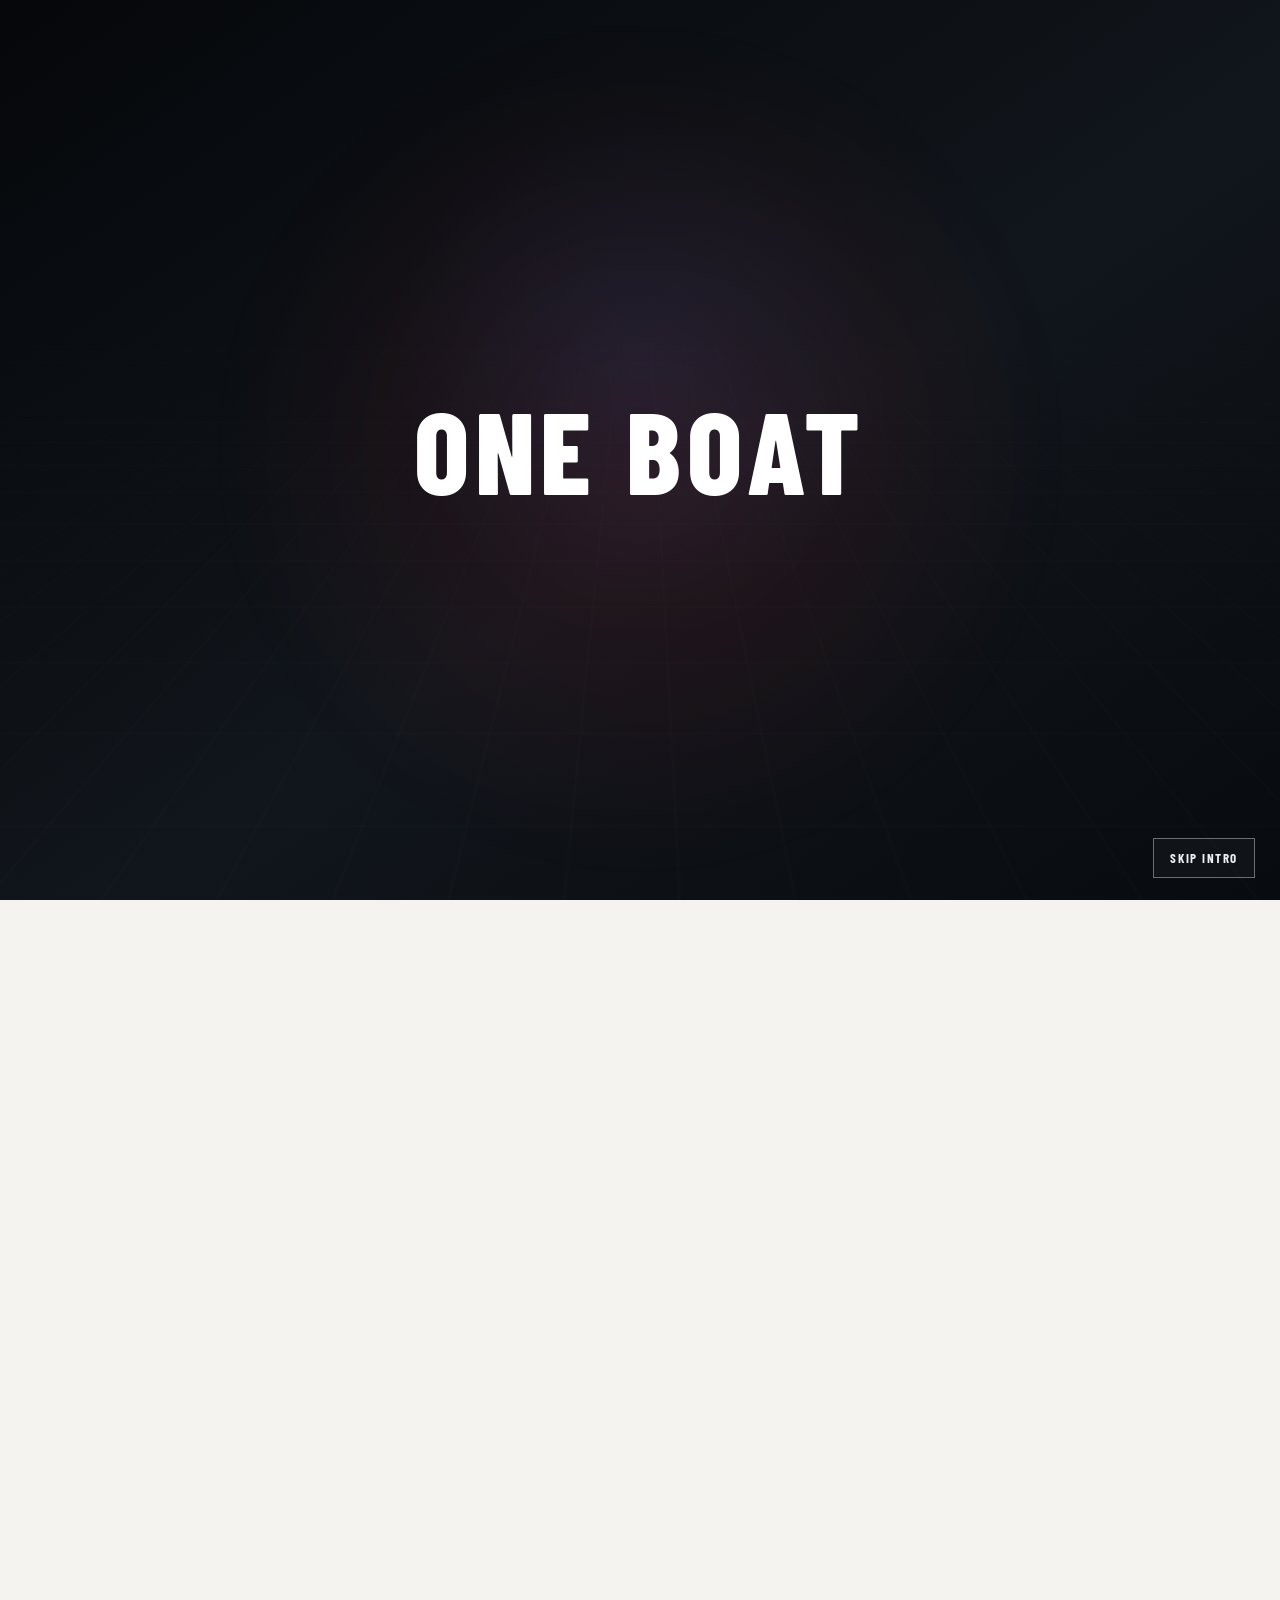
==== commit 711f7bed: "Captions Call" ====
--- a/index.html
+++ b/index.html
@@ -117,26 +117,38 @@
 
     <!-- PERFORMANCE -->
     <section class="performance section">
-      <div class="section-label light">Built to Perform</div>
+      <div class="section-label light">Captain's Call </div>
 
       <div class="performance-grid">
-        <div class="performance-copy">
-          <h2>The Heart<br>of the Baja.</h2>
-
-          <p>A MerCruiser <strong>7.4L MPI Big Block</strong> paired with a <strong>Bravo One outdrive</strong> delivers the unmistakable performance that made Baja famous.</p>
-
-          <p>Selectable <strong>Captain’s Call exhaust</strong> lets the Big Block speak for itself.</p>
-
-          <button class="sound-button" id="soundButton" type="button">▶ Click Here to Listen</button>
-
-          <audio id="engineAudio" preload="metadata">
-            <source src="audio/captains-call.mp3" type="audio/mpeg">
-          </audio>
-        </div>
-
-        <img src="images/boat-05.jpg" alt="Updated helm and instrument panel">
-      </div>
-    </section>
+
+  <div class="performance-copy">
+
+    <h2>Hear the Big Block.</h2>
+
+    <p>
+      Experience the unmistakable sound of the
+      <strong>Captain’s Call exhaust</strong> as the
+      <strong>7.4L MPI Big Block</strong> comes to life.
+    </p>
+
+    <a class="sound-button" href="#bigBlockVideo">
+      ▶ WATCH &amp; LISTEN
+    </a>
+
+  </div>
+
+  <div class="video-frame" id="bigBlockVideo">
+
+    <video controls playsinline preload="metadata"
+           poster="images/boat-06.jpg">
+
+      <source src="video/backoftheboat.mp4" type="video/mp4">
+
+      Your browser does not support the video tag.
+
+    </video>
+
+  </div>
 
     <!-- FEATURES -->
     <section class="features section">
@@ -252,4 +264,4 @@
 
   <script src="script.js"></script>
 </body>
-</html>+</html>
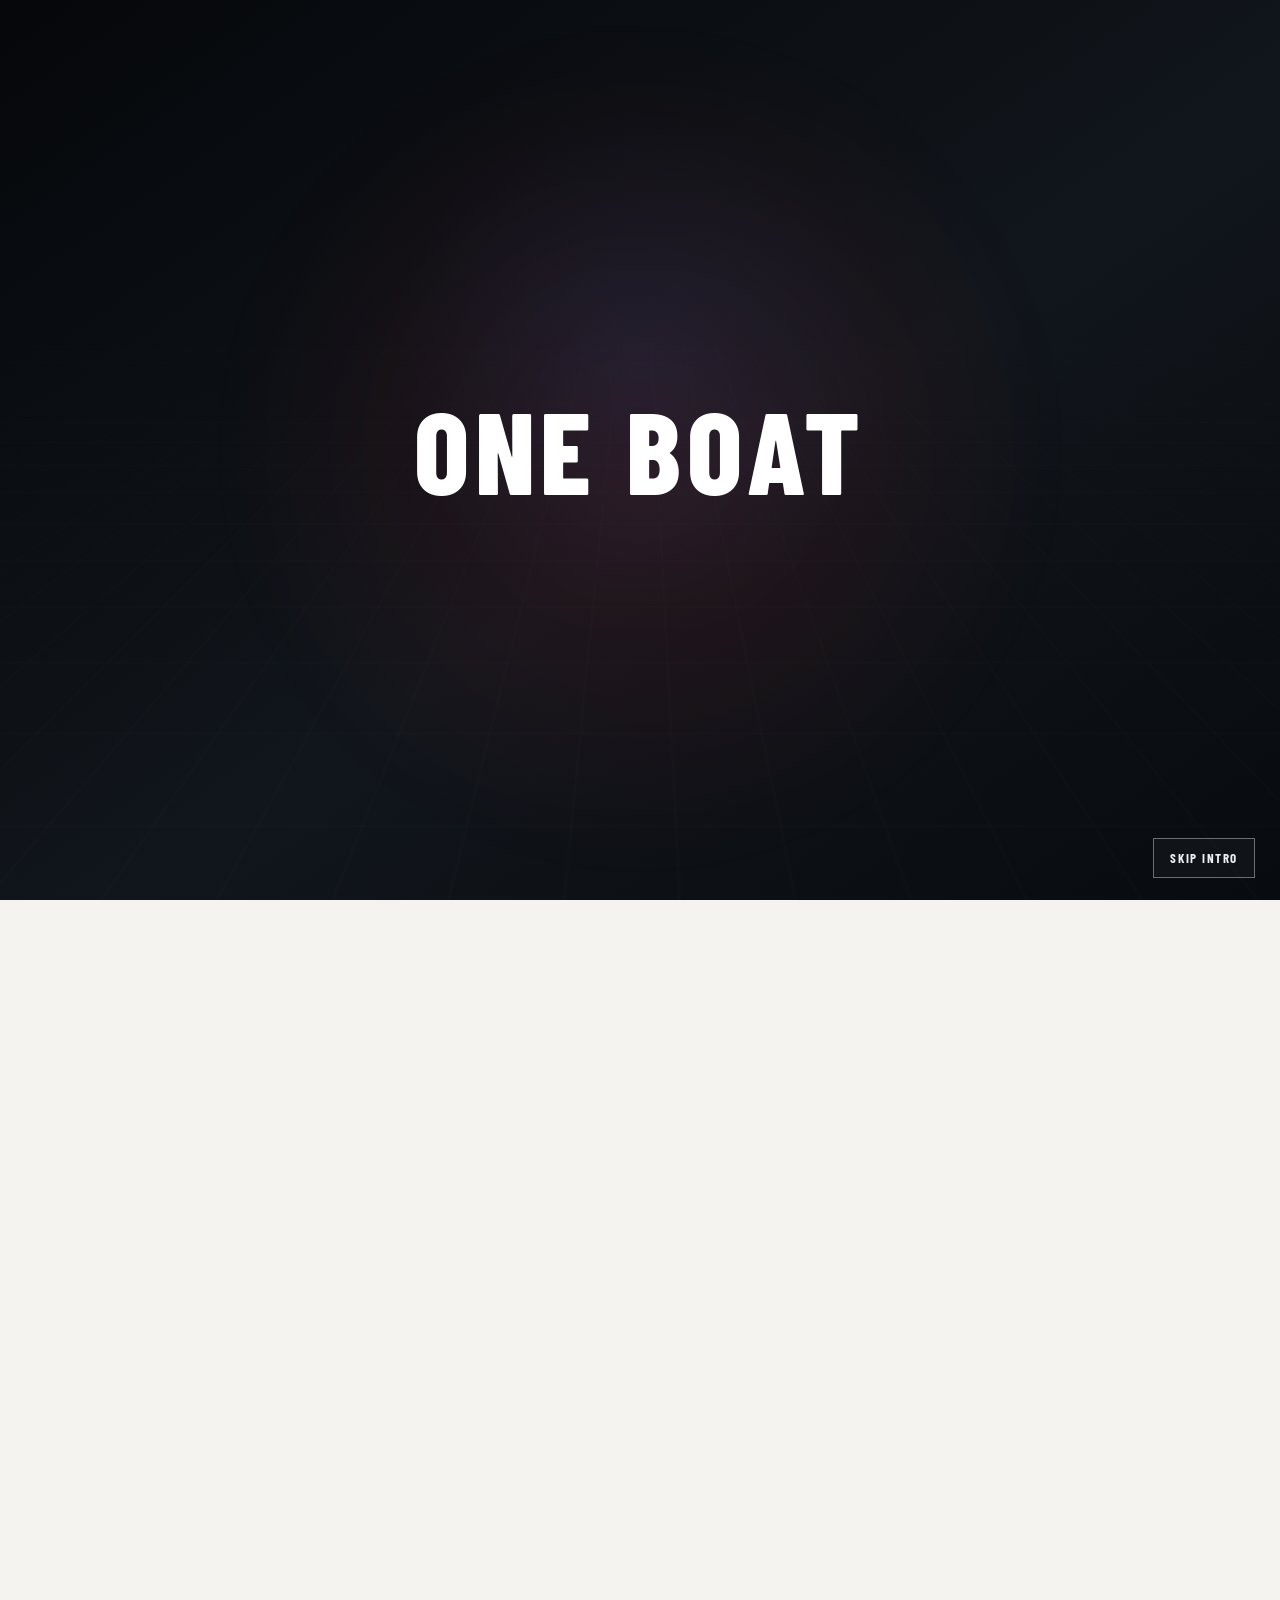
==== commit 516dd151: "Big Block" ====
--- a/index.html
+++ b/index.html
@@ -123,7 +123,7 @@
 
   <div class="performance-copy">
 
-    <h2>Hear the Big Block.</h2>
+    <h2>Experience the Big Block.</h2>
 
     <p>
       Experience the unmistakable sound of the
--- a/styles.css
+++ b/styles.css
@@ -270,14 +270,31 @@
 
 /* performance */
 .performance{background:#0b1015;color:#fff}
-.performance-grid{display:grid;grid-template-columns:1fr 1.05fr;gap:7vw;align-items:center}
+performance-grid{
+  display:grid;
+  grid-template-columns:minmax(0, 1fr) minmax(320px, 460px);
+  gap:60px;
+  align-items:center;
+}
 .performance h2,.trailer h2,.contact h2{
   margin:.25em 0;
-  font:800 clamp(58px,8vw,112px)/.87 "Barlow Condensed";
+  font:800 clamp(42px,6vw,76px)/.87 "Barlow Condensed";
   text-transform:uppercase;
 }
 .performance p{font-size:19px;line-height:1.7;color:#cbd3db}
-.performance img{width:100%;height:600px;object-fit:cover}
+.video-frame{
+    width:100%;
+    max-width:420px;
+    margin:auto;
+}
+
+.video-frame video{
+    width:100%;
+    height:auto;
+    max-height:700px;
+    display:block;
+    border-radius:10px;
+}
 .sound-button{
   margin-top:25px;
   padding:20px 28px;
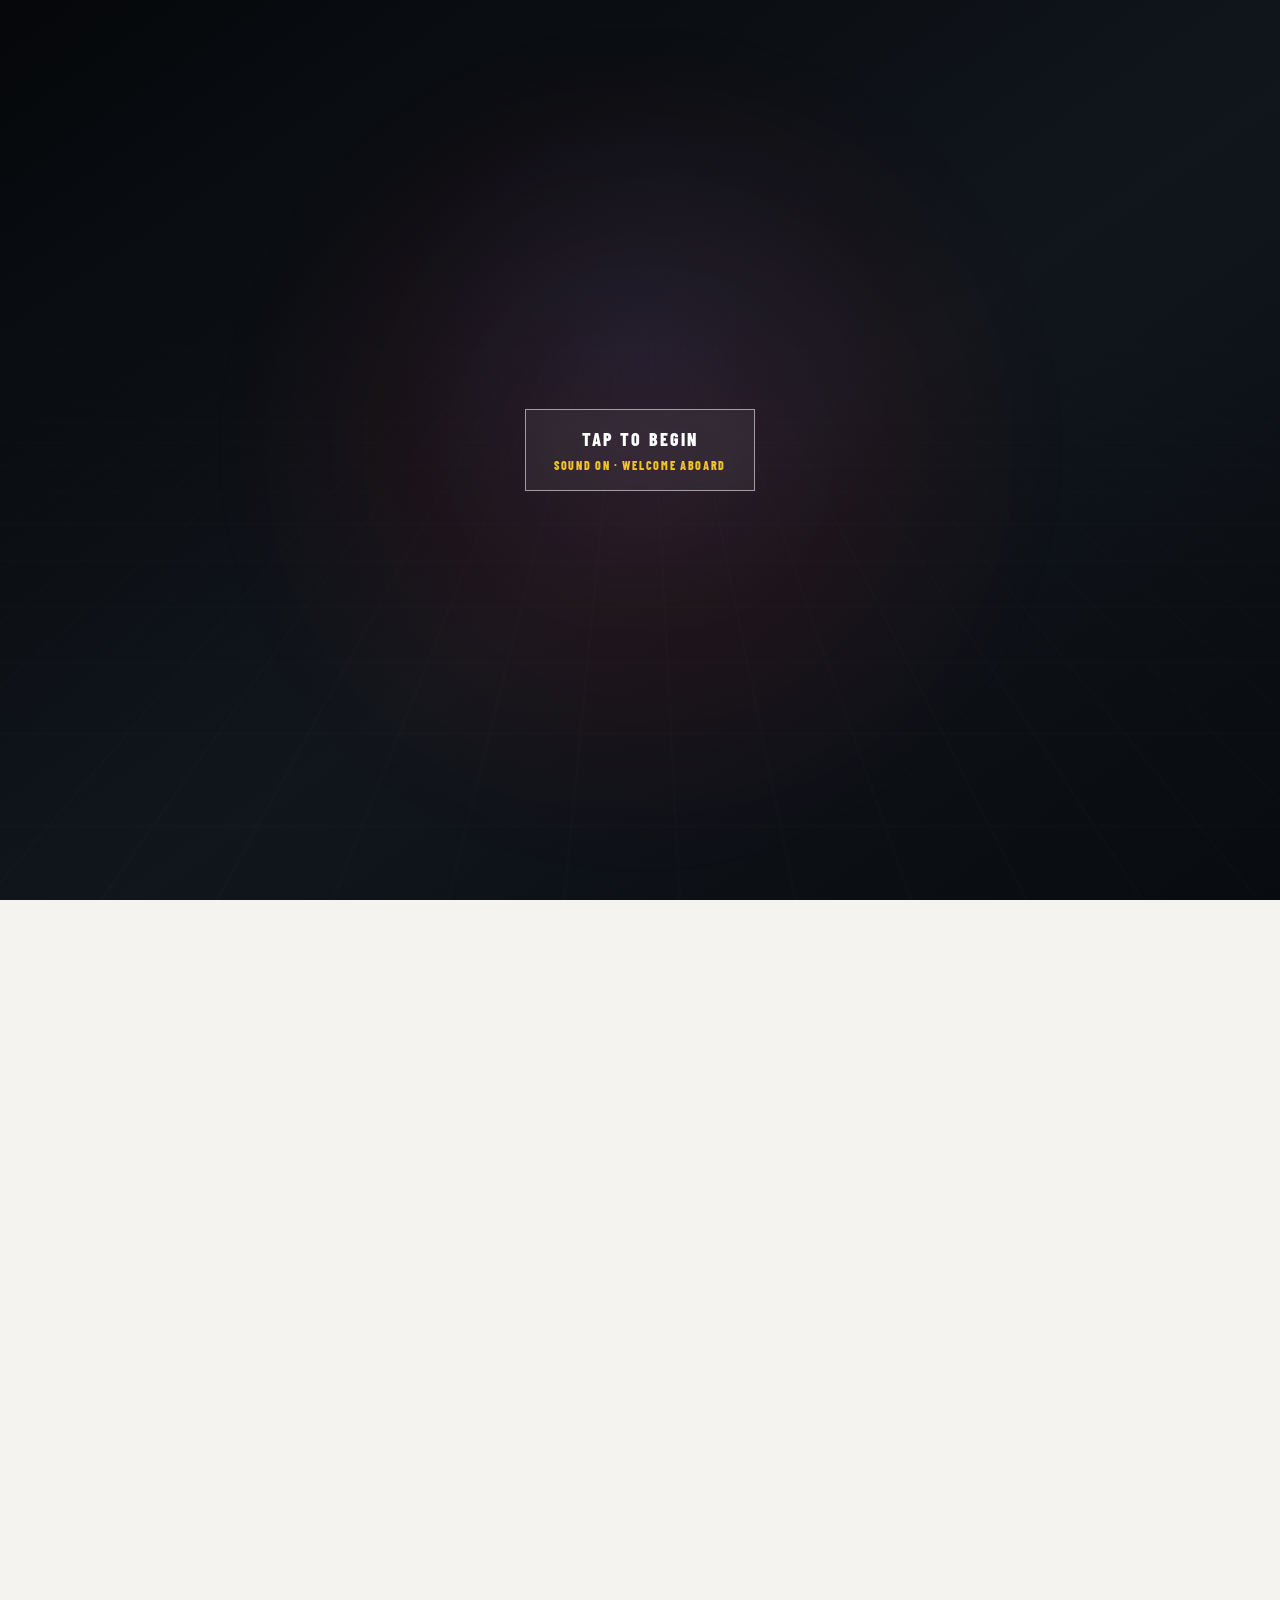
==== commit 29bb1a28: "Update index.html" ====
--- a/index.html
+++ b/index.html
@@ -14,12 +14,25 @@
 </head>
 <body class="intro-open">
 
-  <!-- TEXT-ONLY CINEMATIC INTRO -->
   <section class="intro" id="intro" aria-label="Baja introduction">
     <div class="intro-grid"></div>
     <div class="intro-glow"></div>
 
-    <div class="intro-copy" aria-live="polite">
+    <button id="introStart" type="button" style="
+      position:absolute;z-index:5;display:flex;flex-direction:column;align-items:center;
+      gap:8px;padding:18px 28px;border:1px solid rgba(255,255,255,.55);
+      background:rgba(255,255,255,.06);color:#fff;cursor:pointer;
+      text-transform:uppercase;letter-spacing:.12em;font:800 18px 'Barlow Condensed';
+      backdrop-filter:blur(8px);">
+      <span>Tap to Begin</span>
+      <small style="color:#f2c22c;font-size:12px;letter-spacing:.14em;">Sound On · Welcome Aboard</small>
+    </button>
+
+    <audio id="introEngineAudio" preload="auto">
+      <source src="video/backoftheboat.mp4" type="audio/mp4">
+    </audio>
+
+    <div class="intro-copy" aria-live="polite" style="opacity:0;pointer-events:none;">
       <div class="intro-line intro-title">
         <small>2000</small>
         <strong>BAJA</strong>
@@ -35,7 +48,7 @@
       </button>
     </div>
 
-    <button class="skip-intro" id="skipIntro" type="button">Skip Intro</button>
+    <button class="skip-intro" id="skipIntro" type="button" style="opacity:0;pointer-events:none;">Skip Intro</button>
   </section>
 
   <div class="site-shell" id="siteShell" aria-hidden="true">
@@ -48,7 +61,6 @@
       </div>
     </nav>
 
-    <!-- MAIN HERO -->
     <header class="hero" id="hero">
       <img src="images/boat-01.jpg" alt="2000 Baja 232 Islander on its Road Runner tandem-axle trailer">
       <div class="hero-overlay"></div>
@@ -67,7 +79,6 @@
       <a class="scroll-arrow" href="#story" aria-label="Continue to the story">↓</a>
     </header>
 
-    <!-- QUICK FACTS -->
     <section class="quick-facts" aria-label="Boat highlights">
       <article><span class="fact-icon">⚙</span><div><b>Engine</b><small>7.4L MPI Big Block</small></div></article>
       <article><span class="fact-icon">◷</span><div><b>Engine Hours</b><small>224.1 Verified</small></div></article>
@@ -79,34 +90,26 @@
       <article><span class="fact-icon">RR</span><div><b>Trailer</b><small>1999 Road Runner Tandem Axle</small></div></article>
     </section>
 
-    <!-- STORY -->
     <section class="story section" id="story">
       <div class="section-label">The Story</div>
-
       <div class="story-grid">
         <h2>One Boat.<br>One Family.<br>A Lifetime<br>of Memories.</h2>
-
         <div class="story-copy">
           <p>Finding a clean Baja 232 Islander is becoming increasingly difficult. Locating a <strong>one-owner, low-hour, well-preserved, water-ready</strong> Baja 232 Islander is an even bigger challenge. <strong>Congratulations...you’ve done just that!</strong></p>
-
           <p>This 2000 Baja 232 Islander has only <strong>224.1 verified engine hours</strong>. The gelcoat retains a beautiful gloss, the original graphics remain vibrant, and the interior is exceptional with <strong>no rips or tears.</strong></p>
-
           <p>It’s obvious upon inspection that great pride was taken to carefully maintain this boat, resulting in a well-preserved, honest Baja with <strong>many years of enjoyment still ahead.</strong></p>
         </div>
       </div>
     </section>
 
-    <!-- SEE IT IN ACTION -->
     <section class="action-section section" id="action">
       <div class="action-heading">
         <div>
           <div class="section-label light">See It in Action</div>
           <h2>Made for the water.</h2>
         </div>
-
         <p>Turn up the volume, press play, and watch the Baja do what it was built to do.</p>
       </div>
-
       <div class="video-frame">
         <video controls playsinline preload="metadata" poster="images/boat-06.jpg">
           <source src="video/baja-in-action.mp4" type="video/mp4">
@@ -115,46 +118,26 @@
       </div>
     </section>
 
-    <!-- PERFORMANCE -->
     <section class="performance section">
       <div class="section-label light">Captain's Call </div>
-
       <div class="performance-grid">
-
-  <div class="performance-copy">
-
-    <h2>Experience the Big Block.</h2>
-
-    <p>
-      Experience the unmistakable sound of the
-      <strong>Captain’s Call exhaust</strong> as the
-      <strong>7.4L MPI Big Block</strong> comes to life.
-    </p>
-
-    <a class="sound-button" href="#bigBlockVideo">
-      ▶ WATCH &amp; LISTEN
-    </a>
-
-  </div>
-
-  <div class="video-frame" id="bigBlockVideo">
-
-    <video controls playsinline preload="metadata"
-           poster="images/boat-06.jpg">
-
-      <source src="video/backoftheboat.mp4" type="video/mp4">
-
-      Your browser does not support the video tag.
-
-    </video>
-
-  </div>
-
-    <!-- FEATURES -->
+        <div class="performance-copy">
+          <h2>Experience the Big Block.</h2>
+          <p>Experience the unmistakable sound of the <strong>Captain’s Call exhaust</strong> as the <strong>7.4L MPI Big Block</strong> comes to life.</p>
+          <a class="sound-button" href="#bigBlockVideo">▶ WATCH &amp; LISTEN</a>
+        </div>
+        <div class="video-frame" id="bigBlockVideo">
+          <video controls playsinline preload="metadata" poster="images/boat-06.jpg">
+            <source src="video/backoftheboat.mp4" type="video/mp4">
+            Your browser does not support the video tag.
+          </video>
+        </div>
+      </div>
+    </section>
+
     <section class="features section">
       <div class="section-label">Details That Matter</div>
       <h2 class="section-title">Remarkably preserved.<br>Thoughtfully updated.</h2>
-
       <div class="cards">
         <article><span>01</span><h3>Updated Instrument Panel</h3><p>Gauges and instrument panel updated in 2024.</p></article>
         <article><span>02</span><h3>Premium Stereo</h3><p>More than $6,000 invested in the stereo approximately two years ago.</p></article>
@@ -167,7 +150,6 @@
       </div>
     </section>
 
-
     <section class="verified section" id="verified-hours">
       <div class="verified-grid">
         <img src="images/verified-hours.jpg" alt="MerCruiser diagnostic scan showing 224.1 engine hours">
@@ -179,16 +161,13 @@
       </div>
     </section>
 
-    <!-- TRAILER -->
     <section class="trailer section">
       <div class="trailer-image">
         <img src="images/boat-04.jpg" alt="Baja 232 Islander on 1999 Road Runner tandem axle trailer">
       </div>
-
       <div class="trailer-copy">
         <div class="section-label light">The Trailer</div>
         <h2>1999 Road Runner<br>Tandem Axle.</h2>
-
         <ul>
           <li>Matching tandem-axle trailer</li>
           <li>Fresh wheel bearings</li>
@@ -198,17 +177,14 @@
       </div>
     </section>
 
-    <!-- GALLERY -->
     <section class="gallery section" id="gallery">
       <div class="gallery-heading">
         <div>
           <div class="section-label">Photo Gallery</div>
           <h2 class="section-title">Take a closer look.</h2>
         </div>
-
         <p>Tap any photograph to enlarge.</p>
       </div>
-
       <div class="gallery-grid">
         <button class="gallery-item wide"><img src="images/boat-06.jpg" alt="Rear three-quarter view"></button>
         <button class="gallery-item"><img src="images/boat-03.jpg" alt="Bow seating"></button>
@@ -221,31 +197,24 @@
       </div>
     </section>
 
-    <!-- FINAL CONTACT -->
     <section class="contact" id="contact">
       <div class="contact-content">
         <p class="eyebrow">One Boat · One Owner · A Lifetime of Memories</p>
         <h2>Now it’s ready<br>for your story.</h2>
-
         <p>Contact the owner for additional details, photographs, video, or to arrange a showing.</p>
-
         <div class="contact-actions">
-          <a class="button call-button" href="tel:+13184705213">Call the Owner</a>
-
           <a class="button text-button"
              href="sms:+13184705213?&body=Hi%2C%20I%E2%80%99m%20interested%20in%20your%202000%20Baja%20232%20Islander.">
              Text the Owner
           </a>
-
           <a class="button email-button"
              href="mailto:2000baja232@gmail.com?subject=Inquiry about your 2000 Baja 232 Islander">
              Email the Owner
           </a>
         </div>
-
         <div class="price">
           <small>Asking Price</small>
-          <strong>$26,900</strong>
+          <strong>$28,900</strong>
         </div>
       </div>
     </section>
